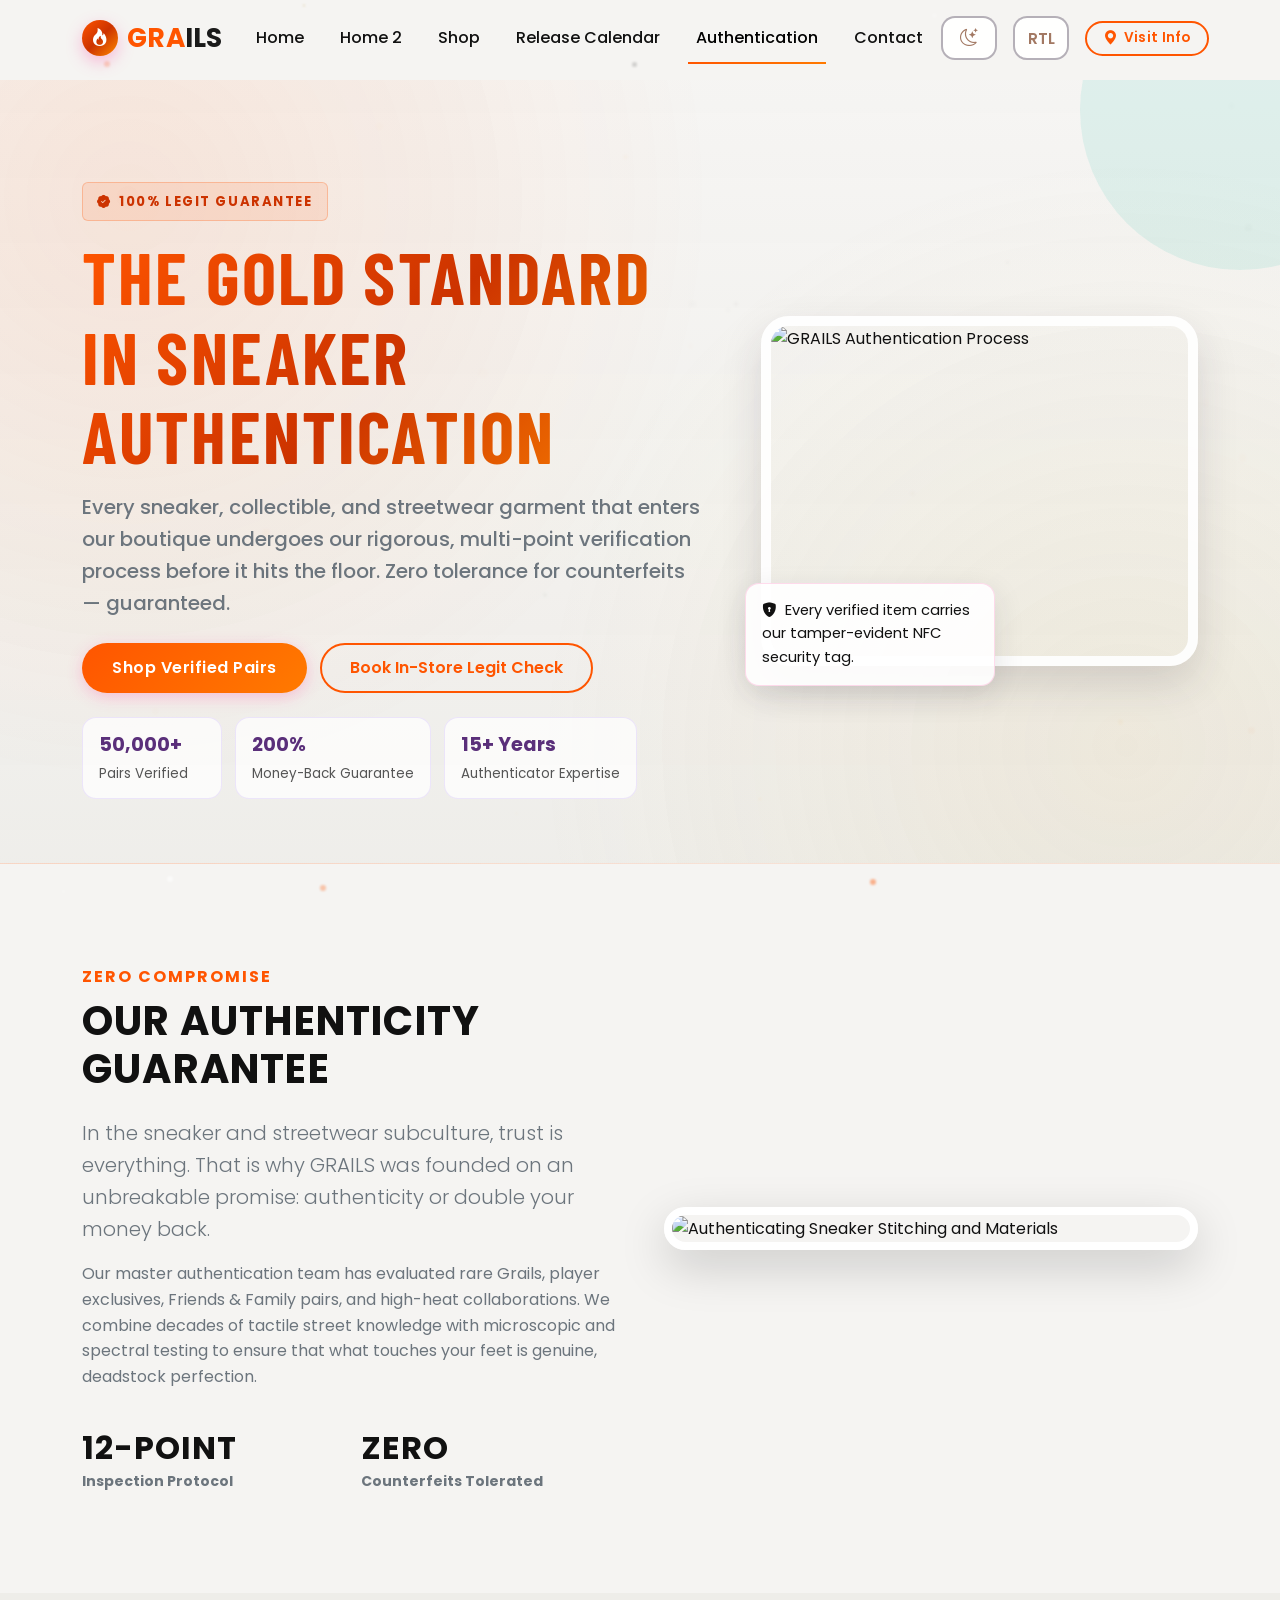
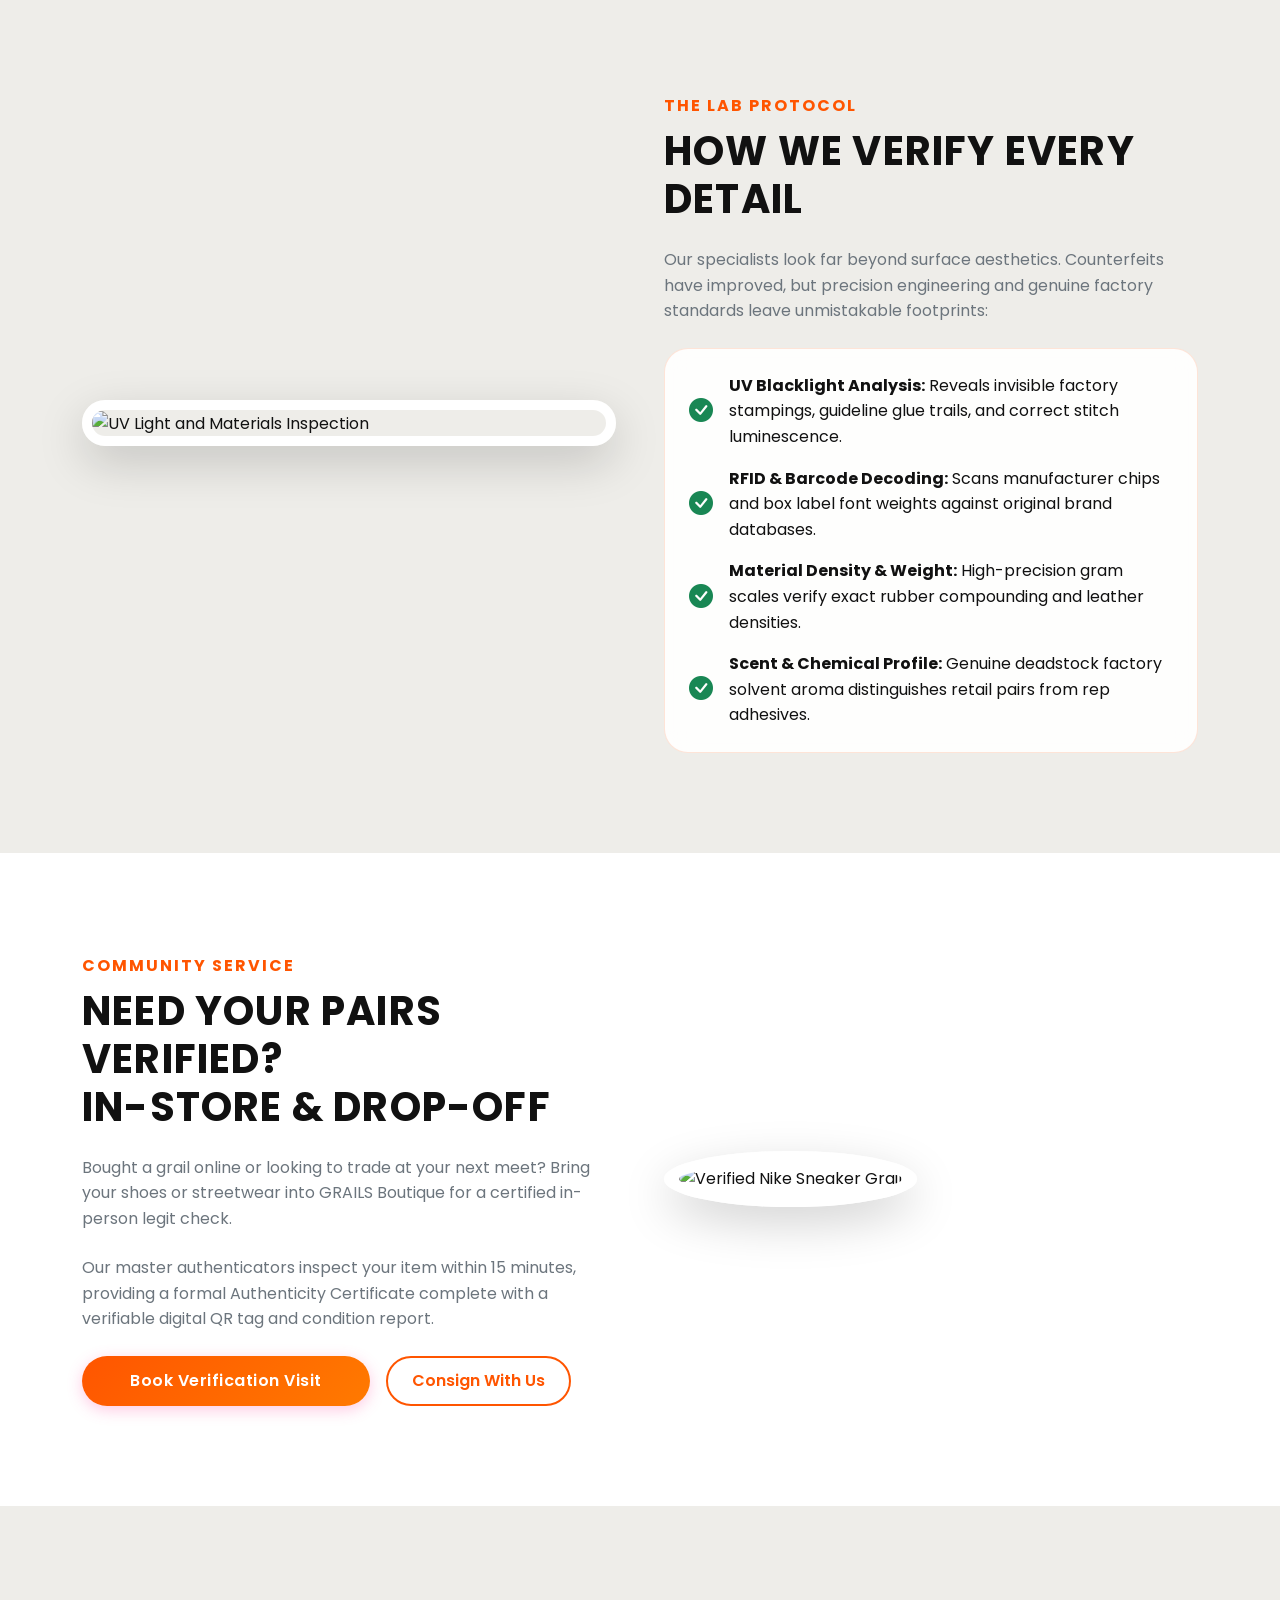
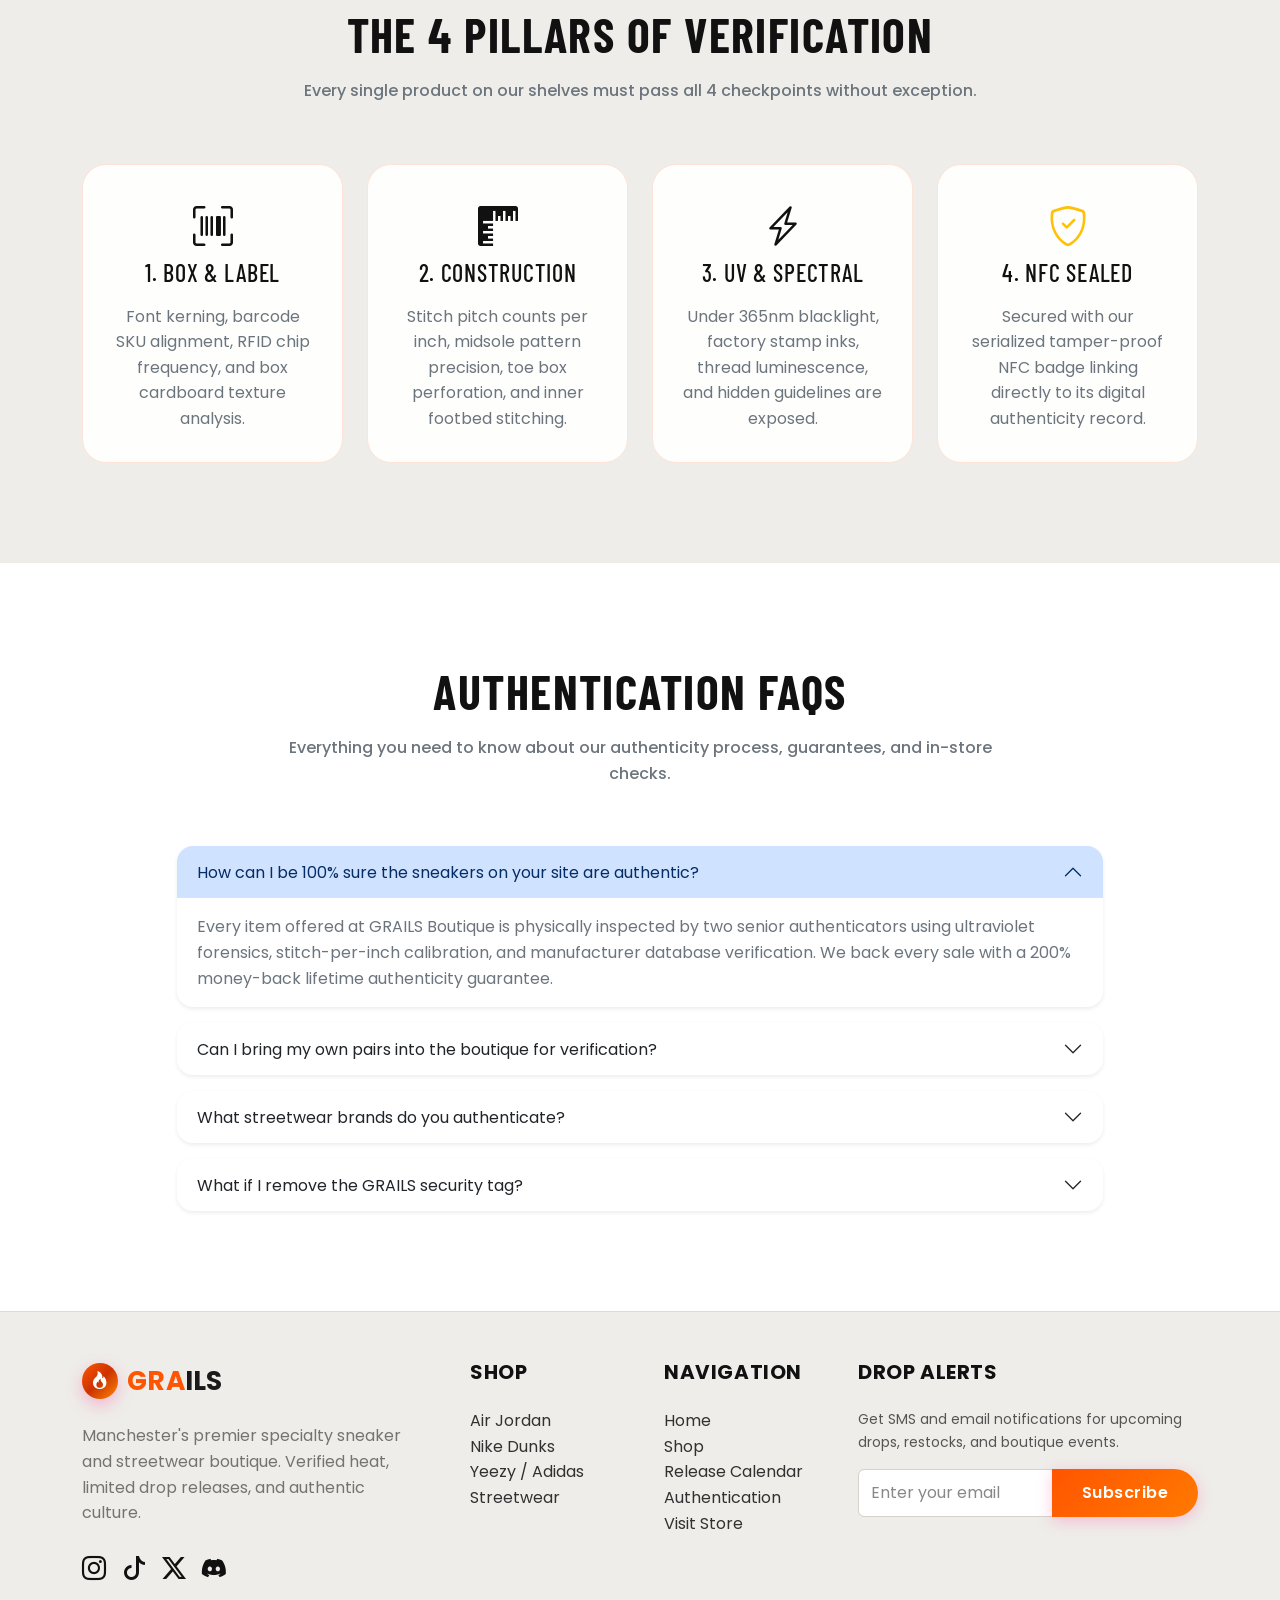
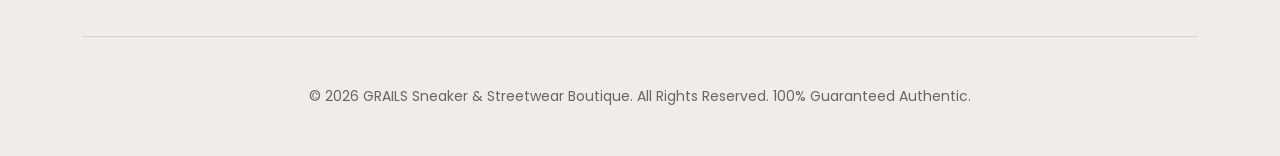
==== about.html @ a74fd184 "Add Specialty Sneaker & Streetwear Boutique website files" ====
﻿<!DOCTYPE html>
<html lang="en">

<head>
    <meta charset="UTF-8">
    <meta name="viewport" content="width=device-width, initial-scale=1.0">
    <title>Authentication &amp; Legit Check | GRAILS Sneaker &amp; Streetwear Boutique</title>
    <link rel="icon" type="image/svg+xml" href="assets/images/favicon.svg">
    <meta name="description"
        content="Our rigorous multi-step authentication process guarantees that every sneaker, hoodie, and accessory at GRAILS Boutique is 100% authentic.">
    <link href="https://cdn.jsdelivr.net/npm/bootstrap@5.3.0/dist/css/bootstrap.min.css" rel="stylesheet">
    <link rel="stylesheet" href="https://cdn.jsdelivr.net/npm/bootstrap-icons@1.11.0/font/bootstrap-icons.css">
    <link rel="stylesheet" href="assets/css/style.css">
    <link rel="stylesheet" href="assets/css/dark-mode.css">
</head>

<body class="about-page">
    <div id="particles-container"></div>
    <!-- Navigation -->
    <nav class="navbar navbar-expand-lg navbar-custom fixed-top">
        <div class="container">
            <a class="navbar-brand d-flex align-items-center" href="index.html">
                <span class="brand-logo" aria-label="GRAILS">
                    <span class="brand-logo-icon" aria-hidden="true"><i class="bi bi-fire"></i></span>
                    <span class="brand-logo-text"><span class="brand-logo-sparkle">GRA</span><span class="brand-logo-magic">ILS</span></span>
                </span>
            </a>
            <button class="navbar-toggler border-0" type="button" data-bs-toggle="collapse" data-bs-target="#navbarNav">
                <span class="navbar-toggler-icon"></span>
            </button>
            <div class="collapse navbar-collapse" id="navbarNav">
                <ul class="navbar-nav mx-auto">
                    <li class="nav-item"><a class="nav-link" href="index.html">Home</a></li>
                    <li class="nav-item"><a class="nav-link" href="home2.html">Home 2</a></li>
                    <li class="nav-item"><a class="nav-link" href="services.html">Shop</a></li>
                    <li class="nav-item"><a class="nav-link" href="gallery.html">Release Calendar</a></li>
                    <li class="nav-item"><a class="nav-link active" href="about.html">Authentication</a></li>
                    <li class="nav-item"><a class="nav-link" href="contact.html">Contact</a></li>
                </ul>
                <div class="d-flex align-items-center gap-3 mt-3 mt-lg-0">
                    <button id="darkModeToggle" class="btn nav-utility-btn" type="button" aria-label="Toggle theme"><i class="bi bi-moon-stars"></i></button>
                    <button id="rtlToggle" class="btn nav-utility-btn" type="button" aria-label="Toggle RTL mode">RTL</button>
                    <a href="contact.html" class="btn-visit-info d-none d-xl-inline-flex" id="visitInfoBtn" aria-label="Visit Info"><i class="bi bi-geo-alt-fill"></i> Visit Info</a>
                </div>
            </div>
        </div>
    </nav>

    <!-- Hero Section -->
    <header class="page-hero-enhanced about-hero">
        <div class="container">
            <div class="row align-items-center g-5">
                <div class="col-lg-7 reveal">
                    <span class="page-hero-badge mb-3"><i class="bi bi-patch-check-fill"></i> 100% Legit Guarantee</span>
                    <h1 class="hero-title mb-3">The Gold Standard in Sneaker Authentication</h1>
                    <p class="text-secondary fs-5 page-hero-copy">Every sneaker, collectible, and streetwear garment that enters our boutique undergoes our rigorous, multi-point verification process before it hits the floor. Zero tolerance for counterfeits — guaranteed.</p>
                    <div class="page-hero-actions">
                        <a href="services.html" class="btn-premium">Shop Verified Pairs</a>
                        <a href="contact.html" class="btn-outline-premium">Book In-Store Legit Check</a>
                    </div>
                    <div class="page-hero-kpis">
                        <div class="page-hero-kpi">
                            <strong>50,000+</strong>
                            <span>Pairs Verified</span>
                        </div>
                        <div class="page-hero-kpi">
                            <strong>200%</strong>
                            <span>Money-Back Guarantee</span>
                        </div>
                        <div class="page-hero-kpi">
                            <strong>15+ Years</strong>
                            <span>Authenticator Expertise</span>
                        </div>
                    </div>
                </div>
                <div class="col-lg-5 reveal">
                    <div class="page-hero-media">
                        <div class="page-hero-media-main">
                            <img src="https://encrypted-tbn0.gstatic.com/images?q=tbn:ANd9GcTdmWgbL5HaDy49wdqoCun5lpgjdri5yxybJRpG28M23ivAosPT0-IAvCA&s=10" alt="GRAILS Authentication Process">
                        </div>
                        <div class="page-hero-floating-card">
                            <p><i class="bi bi-shield-lock-fill text-primary-accent me-1"></i> Every verified item carries our tamper-evident NFC security tag.</p>
                        </div>
                    </div>
                </div>
            </div>
        </div>
    </header>

    <!-- Section 1: Our Promise -->
    <section class="section-padding">
        <div class="container">
            <div class="row align-items-center g-5">
                <div class="col-lg-6 reveal">
                    <span class="accent-font fw-bold text-uppercase mb-2 d-block" style="color: var(--primary-accent); letter-spacing: 2px;">ZERO COMPROMISE</span>
                    <h2 class="brand-font fs-1 mb-4">Our Authenticity Guarantee</h2>
                    <p class="lead text-secondary">In the sneaker and streetwear subculture, trust is everything. That is why GRAILS was founded on an unbreakable promise: authenticity or double your money back.</p>
                    <p class="text-secondary">Our master authentication team has evaluated rare Grails, player exclusives, Friends &amp; Family pairs, and high-heat collaborations. We combine decades of tactile street knowledge with microscopic and spectral testing to ensure that what touches your feet is genuine, deadstock perfection.</p>
                    <div class="row g-4 mt-2">
                        <div class="col-6">
                            <h2 class="text-primary-accent brand-font mb-0">12-Point</h2>
                            <span class="small text-secondary fw-bold">Inspection Protocol</span>
                        </div>
                        <div class="col-6">
                            <h2 class="text-secondary-accent brand-font mb-0">Zero</h2>
                            <span class="small text-secondary fw-bold">Counterfeits Tolerated</span>
                        </div>
                    </div>
                </div>
                <div class="col-lg-6 reveal">
                    <div class="rounded-5 overflow-hidden shadow-lg border-white" style="border: 8px solid rgba(255, 90, 0, 0.2);">
                        <img src="https://encrypted-tbn0.gstatic.com/images?q=tbn:ANd9GcSx64cM6TiErGmG07ib9CQunLaPojvx7IHpypXzcTQYeNxEAh8uJEW6EkYO&s=10" alt="Authenticating Sneaker Stitching and Materials" class="img-fluid">
                    </div>
                </div>
            </div>
        </div>
    </section>

    <!-- Section 2: Verification Process Breakdown -->
    <section class="section-padding" style="background: var(--secondary-bg);">
        <div class="container">
            <div class="row align-items-center g-5">
                <div class="col-lg-6 order-2 order-lg-1 reveal-left">
                    <div class="rounded-5 overflow-hidden shadow-lg border-white" style="border: 10px solid white;">
                        <img src="https://static.nike.com/a/images/t_web_pw_592_v2/f_auto/u_126ab356-44d8-4a06-89b4-fcdcc8df0245,c_scale,fl_relative,w_1.0,h_1.0,fl_layer_apply/d76acbaf-c4d0-4b6f-b1b3-fe4bf2bc07b0/WMNS+AIR+JORDAN+1+RETRO+HI+OG.png" alt="UV Light and Materials Inspection" class="img-fluid">
                    </div>
                </div>
                <div class="col-lg-6 order-1 order-lg-2 reveal-right">
                    <span class="accent-font fw-bold text-uppercase mb-2 d-block" style="color: var(--primary-accent); letter-spacing: 2px;">THE LAB PROTOCOL</span>
                    <h2 class="brand-font fs-1 mb-4">How We Verify Every Detail</h2>
                    <p class="text-secondary mb-4">Our specialists look far beyond surface aesthetics. Counterfeits have improved, but precision engineering and genuine factory standards leave unmistakable footprints:</p>
                    <div class="card-luxury p-4 glass-effect">
                        <ul class="list-unstyled mb-0">
                            <li class="mb-3 d-flex align-items-center gap-3">
                                <i class="bi bi-check-circle-fill text-success fs-4"></i>
                                <span><strong>UV Blacklight Analysis:</strong> Reveals invisible factory stampings, guideline glue trails, and correct stitch luminescence.</span>
                            </li>
                            <li class="mb-3 d-flex align-items-center gap-3">
                                <i class="bi bi-check-circle-fill text-success fs-4"></i>
                                <span><strong>RFID &amp; Barcode Decoding:</strong> Scans manufacturer chips and box label font weights against original brand databases.</span>
                            </li>
                            <li class="mb-3 d-flex align-items-center gap-3">
                                <i class="bi bi-check-circle-fill text-success fs-4"></i>
                                <span><strong>Material Density &amp; Weight:</strong> High-precision gram scales verify exact rubber compounding and leather densities.</span>
                            </li>
                            <li class="d-flex align-items-center gap-3">
                                <i class="bi bi-check-circle-fill text-success fs-4"></i>
                                <span><strong>Scent &amp; Chemical Profile:</strong> Genuine deadstock factory solvent aroma distinguishes retail pairs from rep adhesives.</span>
                            </li>
                        </ul>
                    </div>
                </div>
            </div>
        </div>
    </section>

    <!-- Section 3: Consignment & In-Store Legit Checks -->
    <section class="section-padding bg-white about-network-section">
        <div class="container">
            <div class="row align-items-center g-5">
                <div class="col-lg-6 reveal-left">
                    <span class="accent-font fw-bold text-uppercase mb-2 d-block" style="color: var(--primary-accent); letter-spacing: 2px;">COMMUNITY SERVICE</span>
                    <h2 class="brand-font fs-1 mb-4">Need Your Pairs Verified? <br> In-Store &amp; Drop-Off</h2>
                    <p class="text-secondary mb-4">Bought a grail online or looking to trade at your next meet? Bring your shoes or streetwear into GRAILS Boutique for a certified in-person legit check.</p>
                    <p class="text-secondary mb-4">Our master authenticators inspect your item within 15 minutes, providing a formal Authenticity Certificate complete with a verifiable digital QR tag and condition report.</p>
                    <div class="d-flex flex-wrap gap-3">
                        <a href="contact.html" class="btn-premium px-5">Book Verification Visit</a>
                        <a href="services.html" class="btn-outline-premium px-4">Consign With Us</a>
                    </div>
                </div>
                <div class="col-lg-6 reveal-right">
                    <div class="position-relative">
                        <div class="floating-elem">
                            <img src="https://encrypted-tbn0.gstatic.com/images?q=tbn:ANd9GcTzsL8x_YPsXVJx_07FmBruTdZvT7Iw3Auqsis5y2ZiMayPd_doJGUsgSEn&s=10" alt="Verified Nike Sneaker Grail"
                                class="img-fluid rounded-circle shadow-lg border-white"
                                style="border: 15px solid white;">
                        </div>
                    </div>
                </div>
            </div>
        </div>
    </section>

    <!-- Section 4: Authentication Step By Step -->
    <section class="section-padding" style="background: var(--secondary-bg);">
        <div class="container">
            <div class="section-title reveal">
                <h2>The 4 Pillars of Verification</h2>
                <p class="text-secondary mx-auto" style="max-width: 760px;">Every single product on our shelves must pass all 4 checkpoints without exception.</p>
            </div>
            <div class="row g-4">
                <div class="col-lg-3 col-md-6 reveal">
                    <div class="card-luxury h-100 text-center">
                        <i class="bi bi-upc-scan fs-1 text-primary-accent mb-3"></i>
                        <h3 class="h4 mb-3">1. Box &amp; Label</h3>
                        <p class="text-secondary mb-0">Font kerning, barcode SKU alignment, RFID chip frequency, and box cardboard texture analysis.</p>
                    </div>
                </div>
                <div class="col-lg-3 col-md-6 reveal">
                    <div class="card-luxury h-100 text-center">
                        <i class="bi bi-rulers fs-1 text-secondary-accent mb-3"></i>
                        <h3 class="h4 mb-3">2. Construction</h3>
                        <p class="text-secondary mb-0">Stitch pitch counts per inch, midsole pattern precision, toe box perforation, and inner footbed stitching.</p>
                    </div>
                </div>
                <div class="col-lg-3 col-md-6 reveal">
                    <div class="card-luxury h-100 text-center">
                        <i class="bi bi-lightning-charge fs-1 text-third-accent mb-3"></i>
                        <h3 class="h4 mb-3">3. UV &amp; Spectral</h3>
                        <p class="text-secondary mb-0">Under 365nm blacklight, factory stamp inks, thread luminescence, and hidden guidelines are exposed.</p>
                    </div>
                </div>
                <div class="col-lg-3 col-md-6 reveal">
                    <div class="card-luxury h-100 text-center">
                        <i class="bi bi-shield-check fs-1 text-warning mb-3"></i>
                        <h3 class="h4 mb-3">4. NFC Sealed</h3>
                        <p class="text-secondary mb-0">Secured with our serialized tamper-proof NFC badge linking directly to its digital authenticity record.</p>
                    </div>
                </div>
            </div>
        </div>
    </section>

    <!-- Section 5: Authentication FAQs -->
    <section class="section-padding bg-white about-faq-section">
        <div class="container">
            <div class="section-title reveal">
                <h2>Authentication FAQs</h2>
                <p class="text-secondary mx-auto" style="max-width: 760px;">Everything you need to know about our authenticity process, guarantees, and in-store checks.</p>
            </div>
            <div class="row justify-content-center">
                <div class="col-lg-10 reveal">
                    <div class="accordion" id="aboutFaq">
                        <div class="accordion-item mb-3 border-0 rounded-4 overflow-hidden shadow-sm">
                            <h3 class="accordion-header" id="aboutFaqHeadingOne">
                                <button class="accordion-button" type="button" data-bs-toggle="collapse"
                                    data-bs-target="#aboutFaqOne" aria-expanded="true" aria-controls="aboutFaqOne">
                                    How can I be 100% sure the sneakers on your site are authentic?
                                </button>
                            </h3>
                            <div id="aboutFaqOne" class="accordion-collapse collapse show" aria-labelledby="aboutFaqHeadingOne"
                                data-bs-parent="#aboutFaq">
                                <div class="accordion-body text-secondary">
                                    Every item offered at GRAILS Boutique is physically inspected by two senior authenticators using ultraviolet forensics, stitch-per-inch calibration, and manufacturer database verification. We back every sale with a 200% money-back lifetime authenticity guarantee.
                                </div>
                            </div>
                        </div>
                        <div class="accordion-item mb-3 border-0 rounded-4 overflow-hidden shadow-sm">
                            <h3 class="accordion-header" id="aboutFaqHeadingTwo">
                                <button class="accordion-button collapsed" type="button" data-bs-toggle="collapse"
                                    data-bs-target="#aboutFaqTwo" aria-expanded="false" aria-controls="aboutFaqTwo">
                                    Can I bring my own pairs into the boutique for verification?
                                </button>
                            </h3>
                            <div id="aboutFaqTwo" class="accordion-collapse collapse" aria-labelledby="aboutFaqHeadingTwo"
                                data-bs-parent="#aboutFaq">
                                <div class="accordion-body text-secondary">
                                    Yes! We provide Walk-In Authentication at our retail boutique at 85 Sneaker Row. A 15-minute examination costs £15 and includes a physical tamper-proof seal and digital inspection certificate.
                                </div>
                            </div>
                        </div>
                        <div class="accordion-item mb-3 border-0 rounded-4 overflow-hidden shadow-sm">
                            <h3 class="accordion-header" id="aboutFaqHeadingThree">
                                <button class="accordion-button collapsed" type="button" data-bs-toggle="collapse"
                                    data-bs-target="#aboutFaqThree" aria-expanded="false" aria-controls="aboutFaqThree">
                                    What streetwear brands do you authenticate?
                                </button>
                            </h3>
                            <div id="aboutFaqThree" class="accordion-collapse collapse" aria-labelledby="aboutFaqHeadingThree"
                                data-bs-parent="#aboutFaq">
                                <div class="accordion-body text-secondary">
                                    We verify footwear and apparel from Nike, Jordan Brand, Adidas, Yeezy, New Balance, Supreme, Fear of God Essentials, Off-White, Trapstar, Corteiz, Stüssy, and BAPE.
                                </div>
                            </div>
                        </div>
                        <div class="accordion-item border-0 rounded-4 overflow-hidden shadow-sm">
                            <h3 class="accordion-header" id="aboutFaqHeadingFour">
                                <button class="accordion-button collapsed" type="button" data-bs-toggle="collapse"
                                    data-bs-target="#aboutFaqFour" aria-expanded="false" aria-controls="aboutFaqFour">
                                    What if I remove the GRAILS security tag?
                                </button>
                            </h3>
                            <div id="aboutFaqFour" class="accordion-collapse collapse" aria-labelledby="aboutFaqHeadingFour"
                                data-bs-parent="#aboutFaq">
                                <div class="accordion-body text-secondary">
                                    Our tamper-evident NFC tag is your proof of purchase and authenticity guarantee. Once the tag is cut or removed, returns are voided, although our lifetime authenticity warranty remains valid with your original receipt.
                                </div>
                            </div>
                        </div>
                    </div>
                </div>
            </div>
        </div>
    </section>

    <!-- Footer -->
    <footer class="site-footer py-5">
        <div class="container">
            <div class="row g-5">
                <div class="col-lg-4">
                    <h3 class="mb-4">
                        <span class="brand-logo" aria-label="GRAILS">
                            <span class="brand-logo-icon" aria-hidden="true"><i class="bi bi-fire"></i></span>
                            <span class="brand-logo-text"><span class="brand-logo-sparkle">GRA</span><span class="brand-logo-magic">ILS</span></span>
                        </span>
                    </h3>
                    <p class="text-secondary-light" style="opacity: 0.8;">Manchester's premier specialty sneaker and streetwear boutique. Verified heat, limited drop releases, and authentic culture.</p>
                    <div class="d-flex gap-3 fs-4 mt-4">
                        <a href="#" class="text-white"><i class="bi bi-instagram"></i></a>
                        <a href="#" class="text-white"><i class="bi bi-tiktok"></i></a>
                        <a href="#" class="text-white"><i class="bi bi-twitter-x"></i></a>
                        <a href="#" class="text-white"><i class="bi bi-discord"></i></a>
                    </div>
                </div>
                <div class="col-lg-2 col-6">
                    <h5 class="accent-font mb-4">Shop</h5>
                    <ul class="list-unstyled">
                        <li><a href="services.html" class="text-white text-decoration-none opacity-75">Air Jordan</a></li>
                        <li><a href="services.html" class="text-white text-decoration-none opacity-75">Nike Dunks</a></li>
                        <li><a href="services.html" class="text-white text-decoration-none opacity-75">Yeezy / Adidas</a></li>
                        <li><a href="services.html" class="text-white text-decoration-none opacity-75">Streetwear</a></li>
                    </ul>
                </div>
                <div class="col-lg-2 col-6">
                    <h5 class="accent-font mb-4">Navigation</h5>
                    <ul class="list-unstyled">
                        <li><a href="index.html" class="text-white text-decoration-none opacity-75">Home</a></li>
                        <li><a href="services.html" class="text-white text-decoration-none opacity-75">Shop</a></li>
                        <li><a href="gallery.html" class="text-white text-decoration-none opacity-75">Release Calendar</a></li>
                        <li><a href="about.html" class="text-white text-decoration-none opacity-75">Authentication</a></li>
                        <li><a href="contact.html" class="text-white text-decoration-none opacity-75">Visit Store</a></li>
                    </ul>
                </div>
                <div class="col-lg-4">
                    <h5 class="accent-font mb-4">Drop Alerts</h5>
                    <p class="small text-secondary-light">Get SMS and email notifications for upcoming drops, restocks, and boutique events.</p>
                    <div class="input-group mb-3">
                        <input type="email" class="form-control bg-transparent border-secondary text-white"
                            placeholder="Enter your email" aria-label="Drop alert email">
                        <button class="btn btn-premium" type="button">Subscribe</button>
                    </div>
                </div>
            </div>
            <hr class="my-5 opacity-25">
            <div class="text-center small opacity-50">
                &copy; 2026 GRAILS Sneaker &amp; Streetwear Boutique. All Rights Reserved. 100% Guaranteed Authentic.
            </div>
        </div>
    </footer>

    <script src="https://cdn.jsdelivr.net/npm/bootstrap@5.3.0/dist/js/bootstrap.bundle.min.js"></script>
    <script src="assets/js/main.js"></script>
</body>

</html>
---- assets/css/style.css ----
/* 
    GRAILS Sneaker & Streetwear Boutique - Main Styles
    Design System: Bold Urban Streetwear
*/

@import url('https://fonts.googleapis.com/css2?family=Barlow+Condensed:wght@400;500;600;700;800;900&family=Poppins:wght@200;300;400;500;600;700&display=swap');

:root {
    /* Color Palette */
    --primary-bg: #f5f4f2;
    --secondary-bg: #eeede9;
    --card-bg: rgba(255, 255, 255, 0.90);
    --primary-accent: #ff5500;
    --secondary-accent: #1a1a1a;
    --third-accent: #c9a84c;
    --gold-highlight: #c9a84c;
    --text-primary: #111111;
    --text-secondary: #555555;
    --border-color: rgba(255, 85, 0, 0.15);
    --soft-glow: rgba(255, 85, 0, 0.22);

    /* Gradients */
    --main-gradient: linear-gradient(135deg, #ff5500, #cc3300, #ff8800);
    --btn-gradient: linear-gradient(135deg, #ff5500, #ff7a00);
    --glitter-gradient: linear-gradient(135deg, #c9a84c, #ff5500, #1a1a1a);

    /* Shadows */
    --card-shadow: 0 10px 40px rgba(0, 0, 0, 0.08);
    --glow-shadow: 0 0 20px var(--soft-glow);

    /* Transitions */
    --transition-smooth: all 0.4s cubic-bezier(0.165, 0.84, 0.44, 1);
}

/* Base Styles */
body {
    background-color: var(--primary-bg);
    color: var(--text-primary);
    font-family: 'Poppins', sans-serif;
    line-height: 1.6;
    overflow-x: hidden;
    -webkit-font-smoothing: antialiased;
}

h1,
h2,
h3,
h4,
h5,
h6 {
    font-family: 'Barlow Condensed', sans-serif;
    font-weight: 700;
    text-transform: uppercase;
    letter-spacing: 0.03em;
}

.brand-font,
.accent-font {
    font-family: 'Poppins', sans-serif;
}

h1.fw-bold,
h2.fw-bold,
h3.fw-bold,
h4.fw-bold,
h5.fw-bold,
h6.fw-bold {
    font-weight: 550 !important;
}

p,
a,
button,
.btn,
input,
select,
textarea,
label,
.nav-link,
.form-control,
.form-label {
    font-family: 'Poppins', sans-serif;
}

p {
    font-weight: 400;
}

p.fw-bold {
    font-weight: 550 !important;
}

.hero-subtitle,
.page-hero-copy,
.section-title p {
    font-weight: 500;
}

/* Glassmorphism */
.glass-effect {
    background: var(--card-bg);
    backdrop-filter: blur(12px);
    -webkit-backdrop-filter: blur(12px);
    border: 1px solid var(--border-color);
}

/* Buttons */
.btn-premium {
    background: var(--btn-gradient);
    color: white;
    border: none;
    padding: 12px 30px;
    border-radius: 50px;
    font-family: 'Poppins', sans-serif;
    font-weight: 600;
    letter-spacing: 0.5px;
    transition: var(--transition-smooth);
    box-shadow: 0 4px 15px rgba(255, 79, 163, 0.3);
    position: relative;
    overflow: hidden;
    text-decoration: none !important;
}

.btn-premium:hover {
    transform: translateY(-3px);
    box-shadow: 0 8px 25px rgba(255, 79, 163, 0.4);
    color: white;
    text-decoration: none !important;
}

.btn-outline-premium {
    background: transparent;
    border: 2px solid var(--primary-accent);
    color: var(--primary-accent);
    padding: 10px 28px;
    border-radius: 50px;
    font-family: 'Poppins', sans-serif;
    font-weight: 600;
    transition: var(--transition-smooth);
    text-decoration: none !important;
}

.btn-outline-premium:hover {
    background: var(--primary-accent);
    color: white;
    transform: translateY(-2px);
    text-decoration: none !important;
}

/* Navbar */
.navbar-custom {
    padding: 15px 0;
    transition: var(--transition-smooth);
    z-index: 1000;
}

.navbar-custom.scrolled {
    padding: 10px 0;
    background: rgba(245, 244, 242, 0.92);
    backdrop-filter: blur(10px);
    box-shadow: 0 5px 20px rgba(0, 0, 0, 0.08);
}

.nav-link {
    color: var(--text-primary);
    font-weight: 500;
    margin: 0 10px;
    position: relative;
    transition: var(--transition-smooth);
}

@media (min-width: 992px) {
    .navbar-custom .container {
        flex-wrap: nowrap;
    }

    .navbar-custom .navbar-collapse {
        flex-wrap: nowrap;
    }

    .navbar-custom .navbar-nav {
        flex-wrap: nowrap;
    }

    .navbar-custom .nav-link {
        white-space: nowrap;
    }
}

.nav-link::after {
    content: '';
    position: absolute;
    width: 0;
    height: 2px;
    bottom: -5px;
    left: 0;
    background: var(--btn-gradient);
    transition: var(--transition-smooth);
}

.nav-link:hover::after,
.nav-link.active::after {
    width: 100%;
}

.nav-utility-btn {
    width: 56px;
    height: 44px;
    display: inline-flex;
    align-items: center;
    justify-content: center;
    padding: 0;
    border-radius: 14px;
    border: 2px solid rgba(45, 31, 53, 0.35);
    background: rgba(255, 255, 255, 0.92);
    color: #a27862;
    font-family: 'Poppins', sans-serif;
    font-weight: 600;
    font-size: 0.95rem;
    letter-spacing: 0.2px;
    line-height: 1;
    transition: var(--transition-smooth);
}

.nav-utility-btn i {
    font-size: 1.1rem;
    line-height: 1;
}

.nav-utility-btn:hover,
.nav-utility-btn:focus-visible {
    background: #ffffff;
    color: #7f5d4d;
    border-color: rgba(45, 31, 53, 0.55);
}

.nav-utility-btn:focus-visible {
    outline: none;
    box-shadow: 0 0 0 0.2rem rgba(255, 79, 163, 0.2);
}

/* Brand Logo (Vector/Text, no image asset) */
.brand-logo {
    display: inline-flex;
    align-items: center;
    gap: 0.55rem;
    font-family: 'Poppins', sans-serif;
    font-weight: 700;
    font-size: 1.65rem;
    line-height: 1;
    letter-spacing: 0.2px;
}

.brand-logo-icon {
    width: 1.38em;
    height: 1.38em;
    border-radius: 50%;
    display: inline-flex;
    align-items: center;
    justify-content: center;
    background: var(--main-gradient);
    color: #fff;
    box-shadow: 0 6px 16px rgba(255, 79, 163, 0.35);
}

.brand-logo-icon i {
    font-size: 0.68em;
    line-height: 1;
}

.brand-logo-text {
    display: inline-flex;
    align-items: baseline;
}

.brand-logo-sparkle {
    color: var(--primary-accent);
}

.brand-logo-magic {
    color: var(--secondary-accent);
}

.login-page .brand-logo,
.signup-page .brand-logo {
    font-size: 1.6rem;
}

.navbar-brand .brand-logo {
    font-size: 1.65rem;
}

.navbar-brand img {
    height: 45px;
}

/* Hero Section */
.hero-section {
    position: relative;
    padding: 160px 0 100px;
    overflow: hidden;
    background: radial-gradient(circle at 10% 20%, rgba(255, 85, 0, 0.06) 0%, transparent 40%),
        radial-gradient(circle at 90% 80%, rgba(201, 168, 76, 0.06) 0%, transparent 40%);
}

.hero-title {
    font-size: clamp(2.5rem, 6vw, 4.5rem);
    line-height: 1.1;
    margin-bottom: 25px;
    background: var(--main-gradient);
    -webkit-background-clip: text;
    background-clip: text;
    -webkit-text-fill-color: transparent;
}

.hero-subtitle {
    font-size: 1.25rem;
    color: var(--text-secondary);
    margin-bottom: 40px;
    max-width: 600px;
}

/* Enhanced inner-page heroes (About, Services, Gallery, Pricing, Contact) */
.page-hero-enhanced {
    position: relative;
    margin-top: 80px;
    padding: clamp(5rem, 8vw, 7rem) 0 clamp(3rem, 5vw, 4rem);
    overflow: hidden;
    background:
        radial-gradient(circle at 10% 15%, rgba(255, 85, 0, 0.10), transparent 44%),
        radial-gradient(circle at 88% 85%, rgba(201, 168, 76, 0.10), transparent 45%),
        linear-gradient(180deg, rgba(245, 244, 242, 0.95), rgba(238, 237, 233, 0.90));
    border-bottom: 1px solid rgba(255, 85, 0, 0.12);
}

.page-hero-enhanced::before {
    content: "";
    position: absolute;
    width: 320px;
    height: 320px;
    border-radius: 50%;
    top: -130px;
    right: -120px;
    background: rgba(20, 184, 166, 0.1);
}

.page-hero-enhanced .container {
    position: relative;
    z-index: 1;
}

.page-hero-badge {
    display: inline-flex;
    align-items: center;
    gap: 0.45rem;
    padding: 0.5rem 0.9rem;
    border-radius: 6px;
    font-size: 0.82rem;
    text-transform: uppercase;
    letter-spacing: 0.12em;
    font-weight: 700;
    color: #cc3300;
    background: rgba(255, 85, 0, 0.10);
    border: 1px solid rgba(255, 85, 0, 0.25);
}

.page-hero-copy {
    max-width: 620px;
}

.page-hero-actions {
    display: flex;
    flex-wrap: wrap;
    gap: 0.85rem;
    margin-top: 1.5rem;
}

.page-hero-kpis {
    display: flex;
    flex-wrap: wrap;
    gap: 0.8rem;
    margin-top: 1.5rem;
}

.page-hero-kpi {
    min-width: 140px;
    padding: 0.75rem 1rem;
    border-radius: 14px;
    background: rgba(255, 255, 255, 0.72);
    border: 1px solid rgba(139, 92, 246, 0.14);
}

.page-hero-kpi strong {
    display: block;
    font-size: 1.2rem;
    color: #5a2f7a;
}

.page-hero-kpi span {
    font-size: 0.84rem;
    color: var(--text-secondary);
}

.page-hero-media {
    position: relative;
}

.page-hero-media-main {
    border-radius: 28px;
    overflow: hidden;
    border: 10px solid rgba(255, 255, 255, 0.9);
    box-shadow: 0 18px 40px rgba(45, 31, 53, 0.15);
}

.page-hero-media-main img {
    width: 100%;
    min-height: 330px;
    object-fit: cover;
}

.page-hero-floating-card {
    position: absolute;
    bottom: -20px;
    left: -16px;
    max-width: 250px;
    padding: 0.95rem 1rem;
    border-radius: 14px;
    background: rgba(255, 255, 255, 0.9);
    border: 1px solid rgba(255, 79, 163, 0.2);
    box-shadow: 0 10px 30px rgba(45, 31, 53, 0.12);
}

.page-hero-floating-card p {
    margin: 0;
    font-size: 0.92rem;
    color: var(--text-primary);
}

@media (max-width: 991.98px) {
    .page-hero-floating-card {
        position: static;
        margin-top: 1rem;
        max-width: 100%;
    }

    .page-hero-kpi {
        min-width: 120px;
    }
}

/* Home 1: keep Portfolio text crisp in light mode */
body:not(.dark-mode) #portfolio h4,
body:not(.dark-mode) #portfolio p {
    text-shadow: none;
    filter: none;
}

body:not(.dark-mode) #portfolio .card-luxury h4 {
    color: #2d1f35 !important;
}

body:not(.dark-mode) #portfolio .card-luxury p {
    color: #4f455b !important;
    opacity: 1 !important;
    filter: none !important;
    text-shadow: none !important;
}

/* Home 1: Portfolio section heading & subtitle */
.portfolio-heading {
    color: #2d1f35;
}

.portfolio-subtitle {
    color: #6f6477;
    font-size: 1.1rem;
}

/* Glow Elements */
.glow-text {
    text-shadow: 0 0 10px var(--soft-glow);
}

.card-luxury {
    background: var(--card-bg);
    border: 1px solid var(--border-color);
    border-radius: 24px;
    padding: 30px;
    transition: var(--transition-smooth);
    height: 100%;
}

.card-luxury:hover {
    transform: translateY(-10px);
    box-shadow: 0 20px 40px rgba(0, 0, 0, 0.08);
    border-color: var(--primary-accent);
}

/* Animations */
@keyframes float {
    0% {
        transform: translateY(0px);
    }

    50% {
        transform: translateY(-20px);
    }

    100% {
        transform: translateY(0px);
    }
}

.floating-elem {
    animation: float 6s ease-in-out infinite;
}

/* Floating Particles Container */
#particles-container {
    position: fixed;
    top: 0;
    left: 0;
    width: 100%;
    height: 100%;
    pointer-events: none;
    z-index: -1;
}

/* Sections */
.section-padding {
    padding: 100px 0;
}

.section-title {
    text-align: center;
    margin-bottom: 60px;
}

.section-title h2 {
    font-size: 3rem;
    margin-bottom: 15px;
}

/* Home 1: services section background and readability tuning */
.home1-services-section {
    background:
        linear-gradient(rgba(245, 244, 242, 0.94), rgba(245, 244, 242, 0.94));
}

/* Home 1: section below services should use a clean readable font */
.home1-trust-strip .accent-font {
    font-family: 'Poppins', sans-serif;
    font-weight: 600;
}

/* Mobile/Tablet Navbar Menu Panel - Light Mode */
@media (max-width: 991.98px) {
    /* Solid bg on navbar bar so toggler icon is always visible */
    .navbar-custom {
        background: rgba(245, 244, 242, 0.97) !important;
        backdrop-filter: blur(10px);
        box-shadow: 0 2px 12px rgba(0, 0, 0, 0.08);
    }

    .navbar-custom .navbar-collapse {
        margin-top: 12px;
        padding: 14px 16px;
        background: #ffffff;
        border: 1px solid rgba(0, 0, 0, 0.08);
        border-radius: 16px;
        box-shadow: 0 12px 30px rgba(0, 0, 0, 0.12);
    }

    .navbar-custom .nav-link {
        color: #111111 !important;
        border-radius: 10px;
        padding: 10px 14px;
        margin: 2px 0;
        border-left: 3px solid transparent;
        transition: all 0.25s ease;
    }

    .navbar-custom .nav-link:hover,
    .navbar-custom .nav-link:focus {
        color: var(--primary-accent) !important;
        background: rgba(255, 85, 0, 0.07) !important;
        border-left-color: var(--primary-accent) !important;
    }

    .navbar-custom .nav-link.active {
        color: var(--primary-accent) !important;
        font-weight: 600;
        background: rgba(255, 85, 0, 0.10) !important;
        border-left: 3px solid var(--primary-accent) !important;
    }

    .navbar-custom .nav-link::after {
        display: none;
    }

    .navbar-custom .navbar-toggler {
        border-color: rgba(0, 0, 0, 0.25) !important;
    }

    .navbar-custom .nav-utility-btn {
        width: 52px;
        height: 40px;
    }
}

/* Header: use tablet-style navbar layout at 1024 view - Light Mode */
@media (min-width: 992px) and (max-width: 1024px) {
    /* Solid bg on navbar bar so toggler icon is always visible */
    .navbar-custom {
        background: rgba(245, 244, 242, 0.97) !important;
        backdrop-filter: blur(10px);
        box-shadow: 0 2px 12px rgba(0, 0, 0, 0.08);
    }

    .navbar-custom .container {
        flex-wrap: wrap;
    }

    .navbar-expand-lg .navbar-toggler {
        display: inline-flex;
        align-items: center;
        justify-content: center;
        margin-left: auto;
        width: 44px;
        height: 44px;
        padding: 0;
    }

    .navbar-expand-lg .navbar-collapse {
        display: none !important;
        flex-basis: 100%;
        width: 100%;
    }

    .navbar-expand-lg .navbar-collapse.show {
        display: block !important;
    }

    .navbar-expand-lg .navbar-nav {
        flex-direction: column;
    }

    .navbar-custom .navbar-collapse {
        margin-top: 12px;
        padding: 14px 16px;
        background: #ffffff;
        border: 1px solid rgba(0, 0, 0, 0.08);
        border-radius: 16px;
        box-shadow: 0 12px 30px rgba(0, 0, 0, 0.12);
    }

    .navbar-custom .nav-link {
        color: #111111 !important;
    }

    .navbar-custom .nav-link:hover,
    .navbar-custom .nav-link:focus {
        color: var(--primary-accent) !important;
    }

    .navbar-custom .nav-link.active {
        color: var(--primary-accent) !important;
        font-weight: 600;
    }

    .navbar-custom .nav-link::after {
        display: none;
    }

    .navbar-custom .navbar-toggler {
        border-color: rgba(0, 0, 0, 0.25) !important;
    }

    .navbar-custom .nav-utility-btn {
        width: 52px;
        height: 40px;
    }

    .navbar-custom .navbar-collapse .d-flex {
        margin-top: 12px !important;
    }

    .home2-praise-card {
        display: flex;
        flex-direction: column;
    }

    .home2-praise-author {
        margin-top: auto !important;
    }
}

/* Shared tablet alignment for content sections */
@media (min-width: 768px) and (max-width: 1024px) {
    body:not(.login-page):not(.signup-page) header .container,
    body:not(.login-page):not(.signup-page) section .container {
        padding-left: 24px;
        padding-right: 24px;
        margin-left: auto;
        margin-right: auto;
    }

    body:not(.login-page):not(.signup-page) .section-padding .row {
        justify-content: center;
    }

    body:not(.login-page):not(.signup-page) .section-padding .row>div[class*="col-"] {
        margin-left: auto;
        margin-right: auto;
    }
}

/* About Page: Center Section Content on Mobile/Tablet */
@media (max-width: 1024px) {
    .about-page .section-padding .row>div[class*="col-"] {
        text-align: center;
    }

    .about-page .section-padding .row .list-unstyled li {
        justify-content: center;
    }
}

/* Services Page: Center Section Content on Mobile/Tablet */
@media (max-width: 1024px) {
    .services-page .section-padding .row>div[class*="col-"] {
        text-align: center;
    }

    .services-page .section-padding .row .list-unstyled li {
        justify-content: center;
    }

    .services-page .section-padding .row .d-flex.align-items-center.gap-3 {
        justify-content: center;
    }

    .services-page .services-specialization-list {
        width: fit-content;
        margin-left: auto;
        margin-right: auto;
        text-align: left;
    }

    .services-page .services-specialization-list li {
        display: flex;
        align-items: flex-start;
        justify-content: flex-start !important;
        gap: 0.45rem;
    }

    .services-page .services-specialization-list li i {
        margin-right: 0 !important;
        margin-top: 0.18rem;
        flex-shrink: 0;
    }
}

/* Services Page: Fix On-Site Experience Alignment on Tablet */
@media (min-width: 768px) {
    .services-page .services-onsite-section .row.align-items-stretch>.reveal-left,
    .services-page .services-onsite-section .row.align-items-stretch>.reveal-right {
        flex: 0 0 50%;
        max-width: 50%;
    }

    .services-page .services-onsite-section .row.align-items-stretch>.reveal-left>div,
    .services-page .services-onsite-section .row.align-items-stretch>.reveal-right>div {
        width: 100%;
        height: 100%;
    }
}

@media (min-width: 992px) {
    .services-page .services-onsite-section .services-onsite-media,
    .services-page .services-onsite-section .services-onsite-content {
        height: clamp(500px, 38vw, 620px);
    }
}

/* Services Page: Fix On-Site Experience Alignment on Tablet */
@media (min-width: 768px) and (max-width: 1024px) {
    .services-page .services-onsite-section .d-flex.align-items-center.gap-3.mb-3 {
        justify-content: flex-start;
        width: 100%;
        max-width: 420px;
        margin-left: auto;
        margin-right: auto;
    }

    .services-page .services-onsite-section .d-flex.align-items-center.gap-3.mb-3>div:last-child {
        text-align: left;
    }

    .services-page .services-onsite-section .position-absolute.bottom-0.start-0 {
        left: 50% !important;
        transform: translateX(-50%);
        margin-left: 0 !important;
        margin-right: 0 !important;
    }
}

/* Mobile First Adjustments */
@media (max-width: 768px) {
    .section-padding {
        padding: 60px 0;
    }

    .hero-section {
        padding: 120px 0 60px;
    }

    .section-title h2 {
        font-size: 2.2rem;
    }
}

/* Home Page Expansion Animations */
.reveal-left {
    opacity: 0;
    transform: translateX(-50px);
    transition: all 0.8s cubic-bezier(0.165, 0.84, 0.44, 1);
}

.reveal-right {
    opacity: 0;
    transform: translateX(50px);
    transition: all 0.8s cubic-bezier(0.165, 0.84, 0.44, 1);
}

.reveal-active.reveal-left,
.reveal-active.reveal-right {
    opacity: 1;
    transform: translateX(0);
}

.pulse-glow {
    animation: pulse-glow 3s infinite;
}

@keyframes pulse-glow {
    0% {
        filter: drop-shadow(0 0 5px var(--soft-glow));
    }
    50% {
        filter: drop-shadow(0 0 20px var(--primary-accent));
    }
    100% {
        filter: drop-shadow(0 0 5px var(--soft-glow));
    }
}

.hexagon-card {
    clip-path: polygon(25% 0%, 75% 0%, 100% 50%, 75% 100%, 25% 100%, 0% 50%);
    background: var(--card-bg);
    border: 2px solid var(--border-color);
    transition: var(--transition-smooth);
    color: var(--text-primary);
    height: 100%;
    justify-content: center;
}

.hexagon-card:hover {
    transform: scale(1.05) rotate(2deg);
    background: var(--main-gradient);
    color: white;
}

/* Home 2 Unique Animations */
.reveal-glow {
    opacity: 0;
    transform: translateY(30px);
    filter: blur(10px);
    transition: all 0.8s cubic-bezier(0.22, 1, 0.36, 1);
}

.reveal-glow.reveal-active {
    opacity: 1;
    transform: translateY(0);
    filter: blur(0);
}

.hover-glow {
    transition: var(--transition-smooth);
}

.hover-glow:hover {
    box-shadow: 0 0 30px var(--soft-glow);
    filter: brightness(1.1);
}

.parallax-container {
    overflow: hidden;
}

.parallax-bg {
    transition: transform 0.1s ease-out;
}

.split-hero {
    min-height: 100vh;
    display: flex;
    align-items: center;
    background: linear-gradient(rgba(255, 248, 243, 0.7), rgba(255, 248, 243, 0.7)),
        url('../images/hero.png') no-repeat center center/cover;
    background-attachment: fixed;
}

/* Auth Pages: Keep social login buttons anchored under the card header */
.login-page .auth-social-stack,
.signup-page .auth-social-stack {
    position: relative;
    z-index: 2;
}

.login-page .auth-social-btn,
.signup-page .auth-social-btn {
    width: 100%;
    min-height: 58px;
    border-radius: 12px;
}

/* Auth Pages: top-right theme/RTL controls without a full header */
.auth-top-actions {
    position: fixed;
    top: 18px;
    right: 24px;
    z-index: 1100;
}

.auth-top-actions .btn-link {
    color: var(--text-primary);
    line-height: 1;
}

.auth-top-actions .btn-link:hover {
    color: var(--primary-accent);
}

@media (max-width: 767.98px) {
    .login-page .auth-top-actions,
    .signup-page .auth-top-actions {
        top: 10px;
        right: 10px;
        gap: 0.45rem !important;
        display: flex;
        flex-wrap: nowrap;
        align-items: center;
        z-index: 1200;
    }

    .login-page .auth-top-actions .nav-utility-btn,
    .signup-page .auth-top-actions .nav-utility-btn {
        width: 42px;
        height: 34px;
        border-radius: 10px;
        font-size: 0.78rem;
    }

    html[dir="rtl"] .login-page .auth-top-actions,
    html[dir="rtl"] .signup-page .auth-top-actions {
        right: auto;
        left: 10px;
    }
}

/* Auth Pages: password visibility toggle */
.auth-password-wrap {
    position: relative;
}

.auth-password-wrap .form-control {
    padding-right: 46px !important;
}

.auth-password-toggle {
    position: absolute;
    top: 50%;
    right: 12px;
    inset-inline-end: 12px;
    transform: translateY(-50%);
    border: none;
    background: transparent;
    color: var(--text-secondary);
    padding: 0;
    line-height: 1;
}

.auth-password-toggle:hover {
    color: var(--primary-accent);
}

/* Auth Pages: responsive spacing and scale tuning */
@media (min-width: 768px) and (max-width: 1024px) {
    .home2-process-section .home2-process-card {
        display: flex;
        flex-direction: column;
        height: 100%;
    }

    .home2-process-section .home2-process-title {
        min-height: 5.2rem;
        display: flex;
        align-items: center;
    }

    .home2-process-section .home2-process-text {
        min-height: 10rem;
    }

    .home2-process-section .home2-process-third-col {
        margin-left: auto;
        margin-right: auto;
    }

    #portfolio .portfolio-third-card {
        margin-left: auto;
        margin-right: auto;
    }

    .home1-services-section .home1-service-card {
        display: flex;
        flex-direction: column;
    }

    .home1-services-section .home1-service-title {
        min-height: 5rem;
        display: flex;
        align-items: center;
        justify-content: center;
        margin-bottom: 0.5rem;
    }

    .home1-services-section .home1-service-text {
        min-height: 10.5rem;
    }

    .login-page main,
    .signup-page main {
        padding-top: 6.5rem !important;
        padding-bottom: 5rem !important;
    }

    .login-page .container,
    .signup-page .container {
        max-width: 920px;
        padding-left: 2rem;
        padding-right: 2rem;
    }

    .login-page .row.justify-content-center>.col-md-5,
    .signup-page .row.justify-content-center>.col-md-5 {
        width: min(760px, 100%);
    }

    .login-page .card-luxury,
    .signup-page .card-luxury {
        padding: 2.5rem !important;
    }
}

/* Login Page: mobile clarity for remember/forgot row */
@media (max-width: 767.98px) {
    html,
    body {
        overflow-x: hidden;
    }

    body:not(.login-page):not(.signup-page) header .container,
    body:not(.login-page):not(.signup-page) section .container {
        padding-left: 16px;
        padding-right: 16px;
        margin-left: auto;
        margin-right: auto;
    }

    body:not(.login-page):not(.signup-page) .section-padding .row>div[class*="col-"] {
        margin-left: auto;
        margin-right: auto;
        text-align: center;
    }

    .login-page .auth-login-meta {
        display: flex;
        flex-wrap: nowrap;
        align-items: center;
        justify-content: space-between;
        gap: 0.5rem;
    }

    .login-page .auth-login-meta .form-check-label {
        white-space: nowrap;
    }

    .login-page .auth-forgot-link {
        width: auto;
        display: inline;
        white-space: nowrap;
    }
}

/* Contact page: social icon hover effect */
.contact-social-links a {
    display: inline-flex;
    align-items: center;
    justify-content: center;
    transition: var(--transition-smooth);
}

.contact-social-links a:hover,
.contact-social-links a:focus-visible {
    transform: translateY(-2px);
}

/* Footer: hover effects for social icons and footer links */
footer .d-flex.gap-3 a,
footer .list-unstyled a {
    transition: var(--transition-smooth);
}

footer .d-flex.gap-3 a:hover,
footer .d-flex.gap-3 a:focus-visible {
    color: var(--primary-accent) !important;
    transform: translateY(-2px);
}

footer .list-unstyled a:hover,
footer .list-unstyled a:focus-visible {
    color: var(--primary-accent) !important;
    opacity: 1 !important;
    text-decoration: none;
}

/* Global Back-to-Top button */
.back-to-top {
    position: fixed;
    right: 1.25rem;
    bottom: 1.25rem;
    width: 3rem;
    height: 3rem;
    border: 0;
    border-radius: 999px;
    background: var(--main-gradient);
    color: #fff;
    display: inline-flex;
    align-items: center;
    justify-content: center;
    font-size: 1.25rem;
    box-shadow: 0 10px 24px rgba(255, 79, 163, 0.3);
    cursor: pointer;
    z-index: 1100;
    opacity: 0;
    visibility: hidden;
    pointer-events: none;
    transform: translateY(8px);
    transition: opacity 0.2s ease, transform 0.2s ease, visibility 0.2s ease;
}

.back-to-top.show {
    opacity: 1;
    visibility: visible;
    pointer-events: auto;
    transform: translateY(0);
}

.back-to-top:hover,
.back-to-top:focus-visible {
    filter: brightness(1.05);
}

/* Footer Email Input Placeholder */
footer .form-control::placeholder {
    color: rgba(255, 255, 255, 0.7) !important;
}

/* ========================================================
   HOME 2: Vault Archive & Forensic Lab Unique Sections
   ======================================================== */

/* Vault Section */
.vault-section {
    position: relative;
    padding: 100px 0;
    background: radial-gradient(circle at 15% 30%, rgba(255, 85, 0, 0.06), transparent 50%),
                radial-gradient(circle at 85% 70%, rgba(201, 168, 76, 0.06), transparent 50%),
                var(--secondary-bg);
}

.vault-hero-card {
    background: var(--card-bg);
    border: 1px solid var(--border-color);
    border-radius: 28px;
    padding: 2.2rem;
    box-shadow: 0 15px 45px rgba(0, 0, 0, 0.06);
    position: relative;
    overflow: hidden;
    transition: var(--transition-smooth);
}

.vault-hero-card:hover {
    border-color: rgba(255, 85, 0, 0.4);
    box-shadow: 0 20px 50px rgba(255, 85, 0, 0.12);
}

.vault-hero-card::before {
    content: '';
    position: absolute;
    top: -50%;
    right: -50%;
    width: 200%;
    height: 200%;
    background: radial-gradient(circle, rgba(255, 85, 0, 0.05) 0%, transparent 60%);
    pointer-events: none;
}

.vault-badge {
    display: inline-flex;
    align-items: center;
    gap: 6px;
    background: linear-gradient(135deg, #ff5500, #ff8800);
    color: #ffffff;
    font-size: 0.75rem;
    font-weight: 700;
    letter-spacing: 1.5px;
    text-transform: uppercase;
    padding: 6px 14px;
    border-radius: 50px;
    box-shadow: 0 4px 14px rgba(255, 85, 0, 0.35);
}

.vault-countdown {
    display: inline-flex;
    align-items: center;
    gap: 8px;
    background: rgba(0, 0, 0, 0.04);
    border: 1px solid rgba(0, 0, 0, 0.08);
    padding: 6px 14px;
    border-radius: 50px;
    font-size: 0.82rem;
    color: var(--text-primary);
}

.pulse-dot {
    width: 8px;
    height: 8px;
    background: #ff5500;
    border-radius: 50%;
    display: inline-block;
    box-shadow: 0 0 0 0 rgba(255, 85, 0, 0.7);
    animation: pulseGlow 1.8s infinite;
}

@keyframes pulseGlow {
    0% {
        box-shadow: 0 0 0 0 rgba(255, 85, 0, 0.7);
    }
    70% {
        box-shadow: 0 0 0 8px rgba(255, 85, 0, 0);
    }
    100% {
        box-shadow: 0 0 0 0 rgba(255, 85, 0, 0);
    }
}

.vault-img-box {
    position: relative;
    border-radius: 20px;
    overflow: hidden;
    margin: 1.5rem 0;
    background: linear-gradient(180deg, rgba(0, 0, 0, 0.02), rgba(0, 0, 0, 0.06));
}

.vault-img-box img {
    width: 100%;
    height: 330px;
    object-fit: cover;
    transition: transform 0.6s cubic-bezier(0.165, 0.84, 0.44, 1);
}

.vault-hero-card:hover .vault-img-box img {
    transform: scale(1.04);
}

.vault-chip-list {
    display: flex;
    flex-wrap: wrap;
    gap: 8px;
    margin-bottom: 1.5rem;
}

.vault-chip {
    display: inline-flex;
    align-items: center;
    gap: 6px;
    background: rgba(255, 85, 0, 0.06);
    border: 1px solid rgba(255, 85, 0, 0.15);
    color: var(--text-primary);
    font-size: 0.8rem;
    font-weight: 500;
    padding: 5px 12px;
    border-radius: 8px;
}

.vault-item-card {
    display: flex;
    gap: 16px;
    align-items: center;
    background: var(--card-bg);
    border: 1px solid var(--border-color);
    border-radius: 20px;
    padding: 16px;
    margin-bottom: 16px;
    transition: var(--transition-smooth);
    position: relative;
    overflow: hidden;
}

.vault-item-card:hover {
    border-color: var(--primary-accent);
    transform: translateX(6px);
    box-shadow: 0 10px 30px rgba(0, 0, 0, 0.06);
}

.vault-thumb {
    width: 95px;
    height: 95px;
    min-width: 95px;
    border-radius: 14px;
    overflow: hidden;
    background: #f0ede8;
}

.vault-thumb img {
    width: 100%;
    height: 100%;
    object-fit: cover;
    transition: transform 0.4s ease;
}

.vault-item-card:hover .vault-thumb img {
    transform: scale(1.08);
}

.vault-item-info {
    flex-grow: 1;
}

.vault-stock-pill {
    font-size: 0.72rem;
    font-weight: 600;
    padding: 3px 8px;
    border-radius: 6px;
    background: rgba(201, 168, 76, 0.12);
    color: #9c7b2c;
    display: inline-block;
    margin-bottom: 4px;
}

.vault-concierge-card {
    background: linear-gradient(135deg, rgba(255, 85, 0, 0.08), rgba(201, 168, 76, 0.12));
    border: 1px dashed var(--primary-accent);
    border-radius: 20px;
    padding: 20px;
    text-align: center;
}

/* Forensic Lab Section */
.forensic-section {
    position: relative;
    padding: 110px 0;
    background: var(--primary-bg);
}

.forensic-card {
    background: var(--card-bg);
    border: 1px solid var(--border-color);
    border-radius: 24px;
    padding: 2rem 1.6rem;
    height: 100%;
    display: flex;
    flex-direction: column;
    position: relative;
    overflow: hidden;
    transition: var(--transition-smooth);
    box-shadow: 0 10px 30px rgba(0, 0, 0, 0.04);
}

.forensic-card:hover {
    transform: translateY(-8px);
    border-color: var(--primary-accent);
    box-shadow: 0 20px 45px rgba(255, 85, 0, 0.12);
}

.forensic-stage-tag {
    font-family: 'Barlow Condensed', sans-serif;
    font-size: 0.95rem;
    font-weight: 700;
    letter-spacing: 2px;
    color: var(--primary-accent);
    margin-bottom: 0.75rem;
    display: block;
}

.forensic-icon-box {
    width: 60px;
    height: 60px;
    border-radius: 16px;
    display: flex;
    align-items: center;
    justify-content: center;
    font-size: 1.6rem;
    margin-bottom: 1.25rem;
    transition: transform 0.4s ease;
}

.forensic-card:hover .forensic-icon-box {
    transform: scale(1.1) rotate(-4deg);
}

.icon-cyan {
    background: rgba(0, 180, 216, 0.12);
    color: #0096c7;
    border: 1px solid rgba(0, 180, 216, 0.25);
}

.icon-orange {
    background: rgba(255, 85, 0, 0.12);
    color: #ff5500;
    border: 1px solid rgba(255, 85, 0, 0.25);
}

.icon-gold {
    background: rgba(201, 168, 76, 0.15);
    color: #b59338;
    border: 1px solid rgba(201, 168, 76, 0.3);
}

.icon-emerald {
    background: rgba(16, 185, 129, 0.12);
    color: #059669;
    border: 1px solid rgba(16, 185, 129, 0.25);
}

.forensic-metric-badge {
    margin-top: auto;
    padding-top: 1rem;
    border-top: 1px solid rgba(0, 0, 0, 0.06);
    display: flex;
    align-items: center;
    justify-content: space-between;
    font-size: 0.8rem;
    font-weight: 600;
    color: var(--text-secondary);
}

.forensic-metric-badge span.metric-val {
    color: var(--primary-accent);
    font-weight: 700;
}

.forensic-cta-ribbon {
    margin-top: 50px;
    background: linear-gradient(135deg, rgba(26, 26, 26, 0.95), rgba(40, 40, 40, 0.95));
    color: #ffffff;
    border-radius: 24px;
    padding: 2.2rem 2.8rem;
    border: 1px solid rgba(255, 102, 0, 0.3);
    box-shadow: 0 16px 40px rgba(0, 0, 0, 0.15);
}
/* Home 2 Featured Drop Releases Uniform Image Sizes */
.drop-release-img-box {
    width: 100%;
    height: 270px;
    overflow: hidden;
    border-radius: 16px;
    background: #f0ede8;
}

body.dark-mode .drop-release-img-box {
    background: #181818;
}

.drop-release-img-box img,
.drop-release-img {
    width: 100%;
    height: 100%;
    object-fit: cover;
    object-position: center;
    display: block;
    transition: transform 0.5s cubic-bezier(0.165, 0.84, 0.44, 1);
}

.card-luxury:hover .drop-release-img-box img,
.card-luxury:hover .drop-release-img {
    transform: scale(1.06);
}
/* Visit Info Button - Navbar CTA */
.btn-visit-info {
    display: inline-flex;
    align-items: center;
    gap: 6px;
    padding: 8px 16px;
    border-radius: 50px;
    border: 2px solid var(--primary-accent);
    background: transparent;
    color: var(--primary-accent);
    font-family: 'Poppins', sans-serif;
    font-weight: 600;
    font-size: 0.85rem;
    letter-spacing: 0.3px;
    line-height: 1;
    white-space: nowrap;
    transition: var(--transition-smooth);
    text-decoration: none !important;
    cursor: pointer;
}

.btn-visit-info i {
    font-size: 0.9rem;
}

.btn-visit-info:hover,
.btn-visit-info:focus {
    background: var(--primary-accent);
    color: #ffffff;
    box-shadow: 0 4px 14px rgba(255, 85, 0, 0.35);
    transform: translateY(-1px);
    text-decoration: none !important;
}

/* Dark mode Visit Info button */
body.dark-mode .btn-visit-info {
    border-color: var(--primary-accent);
    color: var(--primary-accent);
}

body.dark-mode .btn-visit-info:hover,
body.dark-mode .btn-visit-info:focus {
    background: var(--primary-accent);
    color: #ffffff;
    box-shadow: 0 4px 14px rgba(255, 102, 0, 0.45);
}

/* ============================================================
   Site Footer - Light Mode Default
   ============================================================ */
footer.site-footer,
.site-footer {
    background: #eeede9 !important;
    color: #111111 !important;
    border-top: 1px solid rgba(0, 0, 0, 0.08);
}

.site-footer h3,
.site-footer h4,
.site-footer h5,
.site-footer .accent-font {
    color: #111111 !important;
}

.site-footer p,
.site-footer .text-secondary-light {
    color: #555555 !important;
}

.site-footer a.text-white,
.site-footer .text-white {
    color: #111111 !important;
    transition: color 0.2s ease, opacity 0.2s ease;
}

.site-footer a.text-white:hover,
.site-footer a:hover {
    color: var(--primary-accent) !important;
    opacity: 1 !important;
}

.site-footer .opacity-75 {
    opacity: 0.85 !important;
}

.site-footer .opacity-50 {
    color: #666666 !important;
    opacity: 1 !important;
}

.site-footer hr {
    border-color: rgba(0, 0, 0, 0.12) !important;
    opacity: 1 !important;
}

.site-footer input.form-control {
    background-color: #ffffff !important;
    border: 1px solid #d6d2cb !important;
    color: #111111 !important;
}

.site-footer input.form-control::placeholder {
    color: #888888 !important;
}
---- assets/css/dark-mode.css ----
/* 
    GRAILS Sneaker & Streetwear Boutique - Dark Mode Styles
*/

body.dark-mode {
    --primary-bg: #0d0d0d;
    --secondary-bg: #1a1a1a;
    --card-bg: rgba(26, 26, 26, 0.90);
    --primary-accent: #ff6600;
    --secondary-accent: #ff8800;
    --third-accent: #c9a84c;
    --gold-highlight: #c9a84c;
    --text-primary: #f0ede8;
    --text-secondary: #aaa49e;
    --border-color: rgba(255, 102, 0, 0.28);
    --soft-glow: rgba(255, 102, 0, 0.30);
    --main-gradient: linear-gradient(135deg, #ff6600, #cc3300, #ff8800);
    --btn-gradient: linear-gradient(135deg, #ff6600, #ff8800);
}

body.dark-mode .navbar-custom.scrolled {
    background: rgba(13, 13, 13, 0.92);
}

body.dark-mode .card-luxury {
    background: var(--card-bg);
    border-color: var(--border-color);
}

/* Homepage Portfolio: keep card text readable in dark mode */
body.dark-mode #portfolio .card-luxury h4 {
    color: #fff8f3 !important;
    text-shadow: none !important;
    filter: none !important;
    opacity: 1 !important;
}

body.dark-mode #portfolio .card-luxury p {
    color: #d8d1df !important;
    text-shadow: none !important;
    filter: none !important;
    opacity: 1 !important;
}

body.dark-mode .auth-social-btn {
    color: var(--text-primary) !important;
}

body.dark-mode .auth-social-btn .bi-apple {
    color: var(--text-primary) !important;
}

body.dark-mode .auth-social-btn:hover,
body.dark-mode .auth-social-btn:focus,
body.dark-mode .auth-social-btn:focus-visible {
    color: var(--text-primary) !important;
    background: rgba(255, 255, 255, 0.08) !important;
    border-color: rgba(79, 141, 255, 0.4) !important;
}

body.dark-mode .brand-logo-magic {
    color: #ffffff !important;
}

/* Header Navigation Menu - Dark Mode Text Visibility */
body.dark-mode .navbar-custom .navbar-nav .nav-link,
body.dark-mode .navbar-custom .nav-link,
body.dark-mode .nav-link {
    color: #f0ede8 !important;
}

body.dark-mode .navbar-custom .navbar-nav .nav-link:hover,
body.dark-mode .navbar-custom .navbar-nav .nav-link:focus,
body.dark-mode .navbar-custom .nav-link:hover,
body.dark-mode .navbar-custom .nav-link:focus,
body.dark-mode .nav-link:hover,
body.dark-mode .nav-link:focus {
    color: var(--primary-accent) !important;
}

body.dark-mode .navbar-custom .navbar-nav .nav-link.active,
body.dark-mode .navbar-custom .navbar-nav .nav-link.show,
body.dark-mode .navbar-custom .nav-link.active,
body.dark-mode .nav-link.active {
    color: #ffffff !important;
    font-weight: 700;
}

body.dark-mode .navbar-custom .navbar-nav .nav-link.active::after,
body.dark-mode .navbar-custom .nav-link.active::after,
body.dark-mode .nav-link.active::after {
    height: 3px;
    background: linear-gradient(90deg, var(--primary-accent), var(--secondary-accent));
    box-shadow: 0 0 14px rgba(255, 102, 0, 0.6);
    width: 100%;
}

@media (max-width: 1024px) {
    /* Dark mode overrides the light-mode mobile navbar panel */
    body.dark-mode .navbar-custom {
        background: rgba(13, 13, 13, 0.97) !important;
        box-shadow: 0 2px 12px rgba(0, 0, 0, 0.35);
    }

    body.dark-mode .navbar-custom .navbar-collapse {
        background: rgba(18, 18, 18, 0.98);
        border: 1px solid rgba(255, 102, 0, 0.25);
        box-shadow: 0 12px 30px rgba(0, 0, 0, 0.5);
    }

    body.dark-mode .navbar-custom .nav-link {
        color: #f0ede8 !important;
        border-radius: 10px;
        padding: 10px 14px;
        margin: 2px 0;
        border-left: 3px solid transparent;
        transition: all 0.25s ease;
    }

    body.dark-mode .navbar-custom .nav-link:hover,
    body.dark-mode .navbar-custom .nav-link:focus {
        color: var(--primary-accent) !important;
        background: rgba(255, 102, 0, 0.10) !important;
        border-left-color: var(--primary-accent) !important;
    }

    body.dark-mode .navbar-custom .nav-link.active {
        color: var(--primary-accent) !important;
        font-weight: 700;
        background: rgba(255, 102, 0, 0.15) !important;
        border-left: 3px solid var(--primary-accent) !important;
        box-shadow: inset 0 0 12px rgba(255, 102, 0, 0.08);
    }

    body.dark-mode .navbar-custom .navbar-toggler {
        border-color: rgba(255, 255, 255, 0.3) !important;
    }

    body.dark-mode .navbar-custom .navbar-toggler-icon {
        filter: invert(1);
    }
}

body.dark-mode .nav-utility-btn {
    background: rgba(255, 255, 255, 0.08);
    border-color: rgba(255, 248, 243, 0.35);
    color: #d7dfff;
}

body.dark-mode .nav-utility-btn:hover,
body.dark-mode .nav-utility-btn:focus-visible {
    background: rgba(255, 255, 255, 0.15);
    color: #eef2ff;
    border-color: rgba(255, 248, 243, 0.55);
}

body.dark-mode .about-hero:not(.page-hero-enhanced) {
    background: var(--secondary-bg) !important;
}

body.dark-mode .page-hero-enhanced {
    background:
        radial-gradient(circle at 10% 15%, rgba(255, 102, 0, 0.20), transparent 44%),
        radial-gradient(circle at 88% 85%, rgba(201, 168, 76, 0.18), transparent 45%),
        linear-gradient(180deg, rgba(13, 13, 13, 0.98), rgba(26, 26, 26, 0.95)) !important;
    border-bottom-color: rgba(255, 102, 0, 0.30) !important;
}

body.dark-mode .page-hero-badge {
    color: #ffcc99;
    background: rgba(255, 102, 0, 0.18);
    border-color: rgba(255, 102, 0, 0.38);
}

body.dark-mode .page-hero-kpi {
    background: rgba(13, 13, 13, 0.72);
    border-color: rgba(255, 102, 0, 0.3);
}

body.dark-mode .page-hero-kpi strong {
    color: #ffd0a0;
}

body.dark-mode .page-hero-media-main {
    border-color: rgba(255, 255, 255, 0.08);
}

body.dark-mode .page-hero-floating-card {
    background: rgba(13, 13, 13, 0.90);
    border-color: rgba(255, 102, 0, 0.36);
}

body.dark-mode .page-hero-floating-card p {
    color: var(--text-primary);
}

body.dark-mode .about-network-section {
    background: var(--secondary-bg) !important;
}

body.dark-mode .about-network-section h2 {
    color: var(--text-primary);
}

body.dark-mode .about-faq-section {
    background: var(--secondary-bg) !important;
}

body.dark-mode .services-onsite-section {
    background: var(--secondary-bg) !important;
}

body.dark-mode .services-events-work-section {
    background: var(--secondary-bg) !important;
}

body.dark-mode .services-onsite-section .bi-clock-history {
    color: var(--secondary-accent) !important;
}

body.dark-mode .services-onsite-section .bi-shield-check {
    color: var(--third-accent) !important;
}

body.dark-mode .gallery-intricate-section {
    background: var(--secondary-bg) !important;
}

body.dark-mode .gallery-bts-section .bi-camera-reels {
    color: var(--secondary-accent) !important;
}

body.dark-mode .gallery-more-content h4 {
    color: #2d1f35;
}

body.dark-mode .gallery-more-content p {
    color: #5f556a !important;
}

body.dark-mode .gallery-more-content .bi-stars {
    color: var(--primary-accent) !important;
    opacity: 1;
}

body.dark-mode .pricing-difference-section {
    background: var(--secondary-bg) !important;
}

body.dark-mode .pricing-how-works .how-works-panel {
    background: linear-gradient(180deg, rgba(45, 31, 53, 0.9), rgba(26, 20, 30, 0.9));
    border-color: rgba(79, 141, 255, 0.3);
}

body.dark-mode .pricing-how-works .how-step-card {
    background: rgba(26, 20, 30, 0.82);
    border-color: rgba(139, 92, 246, 0.28);
}

body.dark-mode .pricing-packages .bg-primary-accent {
    background: linear-gradient(135deg, #ff6600 0%, #ff8800 100%) !important;
    color: #ffffff !important;
    box-shadow: 0 8px 20px rgba(255, 102, 0, 0.35);
}

body.dark-mode .pulse-glow i {
    color: var(--primary-accent) !important;
}


body.dark-mode .form-control {
    background: rgba(255, 255, 255, 0.05);
    border-color: var(--border-color);
    color: var(--text-primary);
}

body.dark-mode .form-control:focus {
    background: rgba(255, 255, 255, 0.08);
}

/* Auth Pages (Dark Mode): keep inputs light, align radii, and improve label readability */
body.dark-mode.login-page,
body.dark-mode.signup-page {
    --auth-control-radius: 50px;
}

body.dark-mode.login-page .form-control,
body.dark-mode.signup-page .form-control {
    background-color: #e6e8ec !important;
    color: #2d1f35 !important;
    border-color: #d3d7de !important;
    border-radius: var(--auth-control-radius) !important;
}

body.dark-mode.login-page .form-control:focus,
body.dark-mode.signup-page .form-control:focus {
    background-color: #e6e8ec !important;
    border-color: #c8ccd4 !important;
}

body.dark-mode.login-page .btn-premium,
body.dark-mode.signup-page .btn-premium,
body.dark-mode.login-page .auth-social-btn,
body.dark-mode.signup-page .auth-social-btn {
    border-radius: var(--auth-control-radius) !important;
}

body.dark-mode.login-page .form-label,
body.dark-mode.signup-page .form-label {
    font-family: 'Poppins', sans-serif !important;
    font-weight: 600;
    letter-spacing: 0.01em;
}

/* Homepage Dark Mode Fixes */
body.dark-mode .home1-services-section {
    background:
        linear-gradient(rgba(13, 13, 13, 0.96), rgba(13, 13, 13, 0.96)) !important;
}

body.dark-mode #portfolio,
body.dark-mode #occasions {
    background: var(--primary-bg) !important;
}

body.dark-mode #portfolio .section-title h2,
body.dark-mode #occasions .section-title h2 {
    color: var(--text-primary) !important;
}

body.dark-mode #portfolio .section-title p,
body.dark-mode #occasions .section-title p {
    color: var(--text-secondary) !important;
}

/* Home 1 Portfolio: section heading & subtitle dark mode */
body.dark-mode .portfolio-heading {
    color: var(--text-primary) !important;
}

body.dark-mode .portfolio-subtitle {
    color: var(--text-secondary) !important;
}

/* Fix hamburger icon visibility in dark mode */
body.dark-mode .navbar-toggler-icon {
    filter: invert(1) grayscale(100%) brightness(200%);
}

/* Home 2 Vault & Forensic Lab Dark Mode */
body.dark-mode .vault-section {
    background: radial-gradient(circle at 15% 30%, rgba(255, 102, 0, 0.10), transparent 50%),
                radial-gradient(circle at 85% 70%, rgba(201, 168, 76, 0.08), transparent 50%),
                #111111 !important;
}

body.dark-mode .vault-hero-card {
    background: rgba(22, 22, 22, 0.92);
    border-color: rgba(255, 102, 0, 0.28);
    box-shadow: 0 15px 45px rgba(0, 0, 0, 0.4);
}

body.dark-mode .vault-countdown {
    background: rgba(255, 255, 255, 0.06);
    border-color: rgba(255, 255, 255, 0.15);
    color: #f0ede8;
}

body.dark-mode .vault-chip {
    background: rgba(255, 102, 0, 0.12);
    border-color: rgba(255, 102, 0, 0.3);
    color: #f0ede8;
}

body.dark-mode .vault-item-card {
    background: rgba(22, 22, 22, 0.92);
    border-color: rgba(255, 102, 0, 0.2);
}

body.dark-mode .vault-thumb {
    background: #1a1a1a;
}

body.dark-mode .vault-stock-pill {
    background: rgba(201, 168, 76, 0.2);
    color: #e5c158;
}

body.dark-mode .vault-concierge-card {
    background: linear-gradient(135deg, rgba(255, 102, 0, 0.12), rgba(201, 168, 76, 0.12));
    border-color: rgba(255, 102, 0, 0.4);
}

body.dark-mode .forensic-section {
    background: #0d0d0d !important;
}

body.dark-mode .forensic-card {
    background: rgba(22, 22, 22, 0.92);
    border-color: rgba(255, 102, 0, 0.22);
    box-shadow: 0 10px 30px rgba(0, 0, 0, 0.3);
}

body.dark-mode .forensic-card:hover {
    border-color: #ff6600;
    box-shadow: 0 20px 45px rgba(255, 102, 0, 0.2);
}

body.dark-mode .icon-cyan {
    background: rgba(0, 180, 216, 0.18);
    color: #48cae4;
    border-color: rgba(0, 180, 216, 0.35);
}

body.dark-mode .icon-orange {
    background: rgba(255, 102, 0, 0.18);
    color: #ff7a00;
    border-color: rgba(255, 102, 0, 0.35);
}

body.dark-mode .icon-gold {
    background: rgba(201, 168, 76, 0.2);
    color: #e5c158;
    border-color: rgba(201, 168, 76, 0.4);
}

body.dark-mode .icon-emerald {
    background: rgba(16, 185, 129, 0.18);
    color: #34d399;
    border-color: rgba(16, 185, 129, 0.35);
}

body.dark-mode .forensic-metric-badge {
    border-top-color: rgba(255, 255, 255, 0.08);
    color: #aaa49e;
}

body.dark-mode .forensic-cta-ribbon {
    background: linear-gradient(135deg, #181818, #222222);
    border-color: rgba(255, 102, 0, 0.35);
}
/* ============================================================
   Site Footer - Dark Mode
   ============================================================ */
body.dark-mode footer.site-footer,
body.dark-mode .site-footer {
    background: #111111 !important;
    color: #ffffff !important;
    border-top: 1px solid rgba(255, 255, 255, 0.08) !important;
}

body.dark-mode .site-footer h3,
body.dark-mode .site-footer h4,
body.dark-mode .site-footer h5,
body.dark-mode .site-footer .accent-font {
    color: #ffffff !important;
}

body.dark-mode .site-footer p,
body.dark-mode .site-footer .text-secondary-light {
    color: #aaa49e !important;
}

body.dark-mode .site-footer a.text-white,
body.dark-mode .site-footer .text-white {
    color: #ffffff !important;
}

body.dark-mode .site-footer a.text-white:hover,
body.dark-mode .site-footer a:hover {
    color: var(--primary-accent) !important;
}

body.dark-mode .site-footer .opacity-75 {
    opacity: 0.75 !important;
}

body.dark-mode .site-footer .opacity-50 {
    color: #888888 !important;
}

body.dark-mode .site-footer hr {
    border-color: rgba(255, 255, 255, 0.15) !important;
}

body.dark-mode .site-footer input.form-control {
    background-color: rgba(255, 255, 255, 0.05) !important;
    border: 1px solid rgba(255, 255, 255, 0.2) !important;
    color: #ffffff !important;
}

body.dark-mode .site-footer input.form-control::placeholder {
    color: #777777 !important;
}
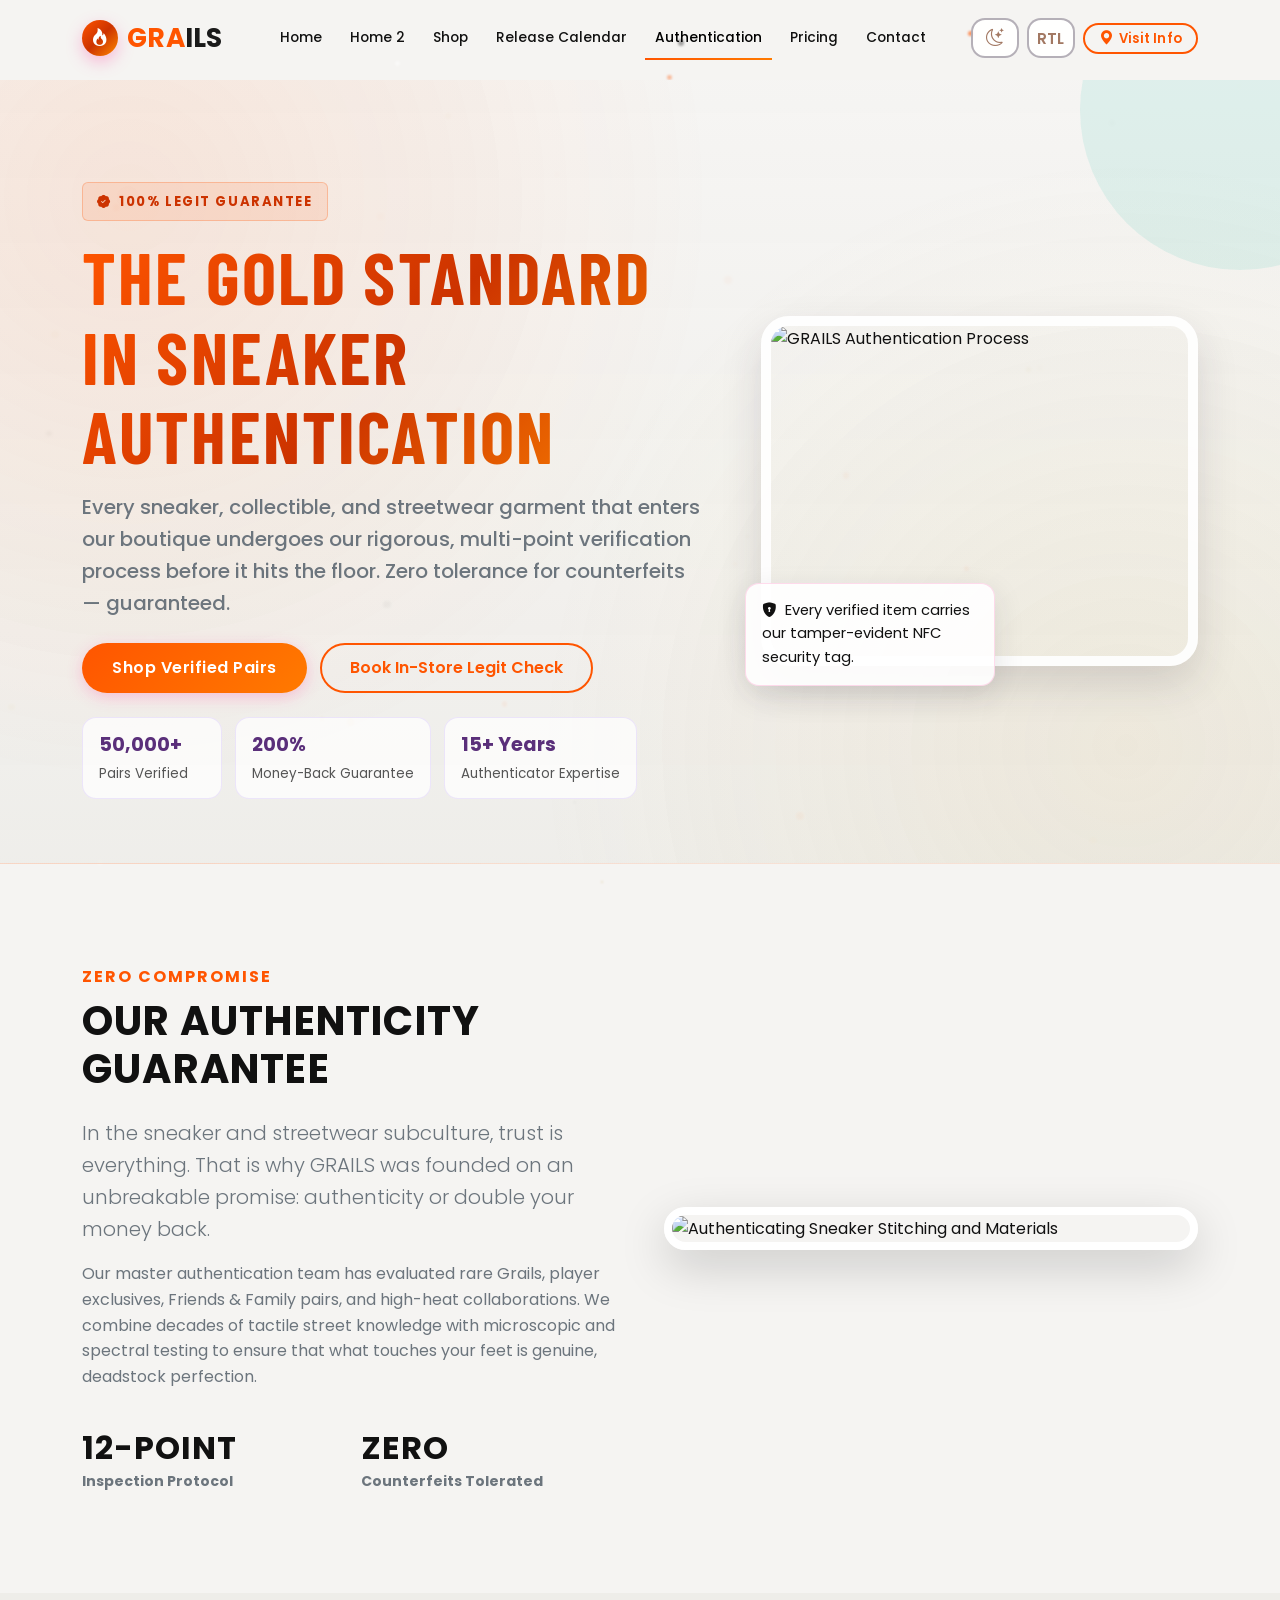
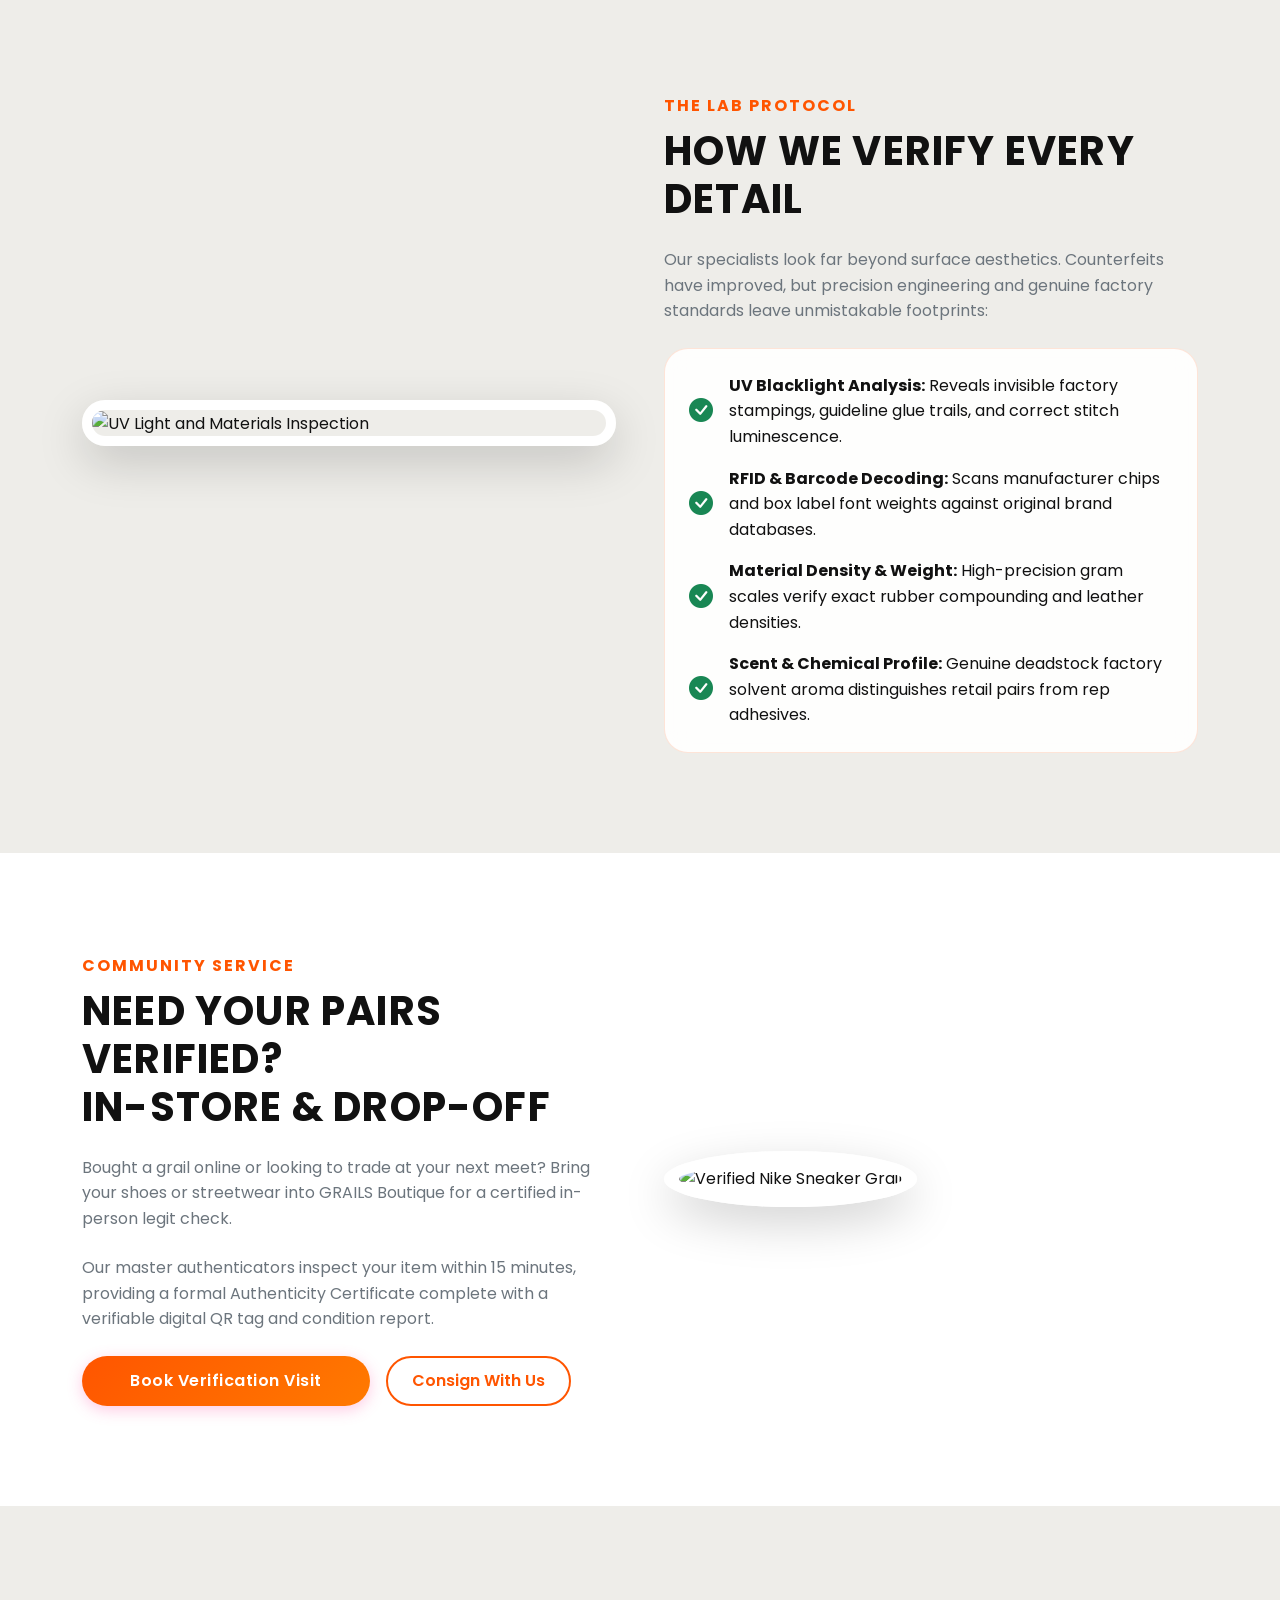
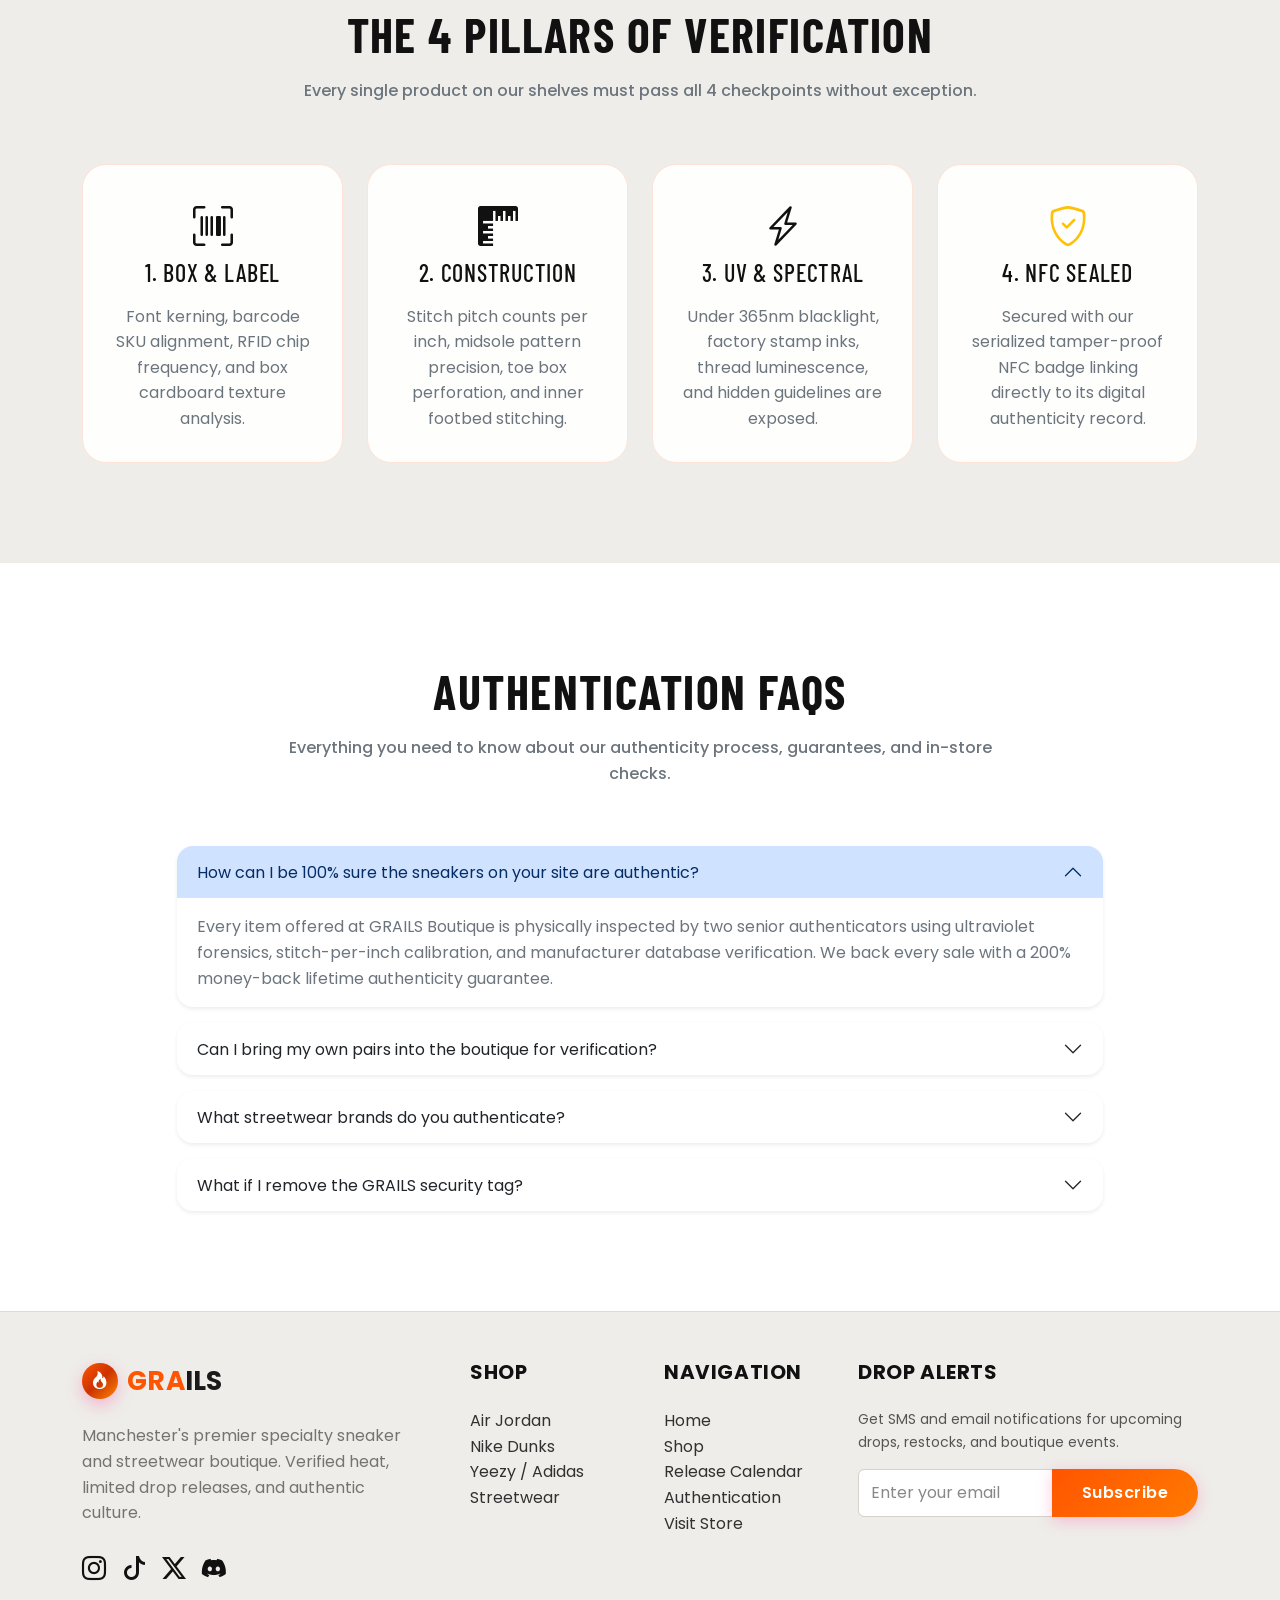
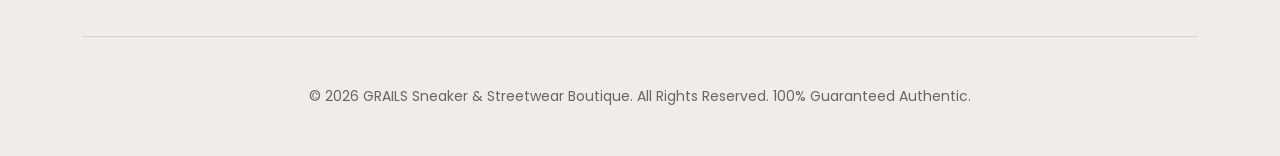
==== commit 95b3eab1: "Add Pricing page menu item to header and optimize navbar sizing to prevent button overlap" ====
--- a/about.html
+++ b/about.html
@@ -35,6 +35,7 @@
                     <li class="nav-item"><a class="nav-link" href="services.html">Shop</a></li>
                     <li class="nav-item"><a class="nav-link" href="gallery.html">Release Calendar</a></li>
                     <li class="nav-item"><a class="nav-link active" href="about.html">Authentication</a></li>
+                    <li class="nav-item"><a class="nav-link" href="pricing.html">Pricing</a></li>
                     <li class="nav-item"><a class="nav-link" href="contact.html">Contact</a></li>
                 </ul>
                 <div class="d-flex align-items-center gap-3 mt-3 mt-lg-0">
--- a/assets/css/style.css
+++ b/assets/css/style.css
@@ -1,4 +1,4 @@
-/* 
+﻿/* 
     GRAILS Sneaker & Streetwear Boutique - Main Styles
     Design System: Bold Urban Streetwear
 */
@@ -164,7 +164,9 @@
 .nav-link {
     color: var(--text-primary);
     font-weight: 500;
-    margin: 0 10px;
+    margin: 0 3px;
+    padding: 6px 8px;
+    font-size: 0.88rem;
     position: relative;
     transition: var(--transition-smooth);
 }
@@ -174,16 +176,51 @@
         flex-wrap: nowrap;
     }
 
+    .navbar-custom .navbar-brand {
+        flex-shrink: 0;
+        margin-right: 0.8rem;
+    }
+
     .navbar-custom .navbar-collapse {
         flex-wrap: nowrap;
     }
 
     .navbar-custom .navbar-nav {
         flex-wrap: nowrap;
+        gap: 2px;
     }
 
     .navbar-custom .nav-link {
         white-space: nowrap;
+        font-size: 0.83rem;
+        padding: 6px 8px !important;
+        margin: 0 2px !important;
+    }
+
+    .navbar-custom .navbar-collapse > .d-flex {
+        gap: 8px !important;
+        flex-shrink: 0;
+    }
+}
+
+@media (min-width: 1200px) {
+    .navbar-custom .nav-link {
+        font-size: 0.86rem;
+        padding: 6px 10px !important;
+        margin: 0 3px !important;
+    }
+
+    .navbar-custom .nav-utility-btn {
+        width: 48px;
+        height: 40px;
+    }
+}
+
+@media (min-width: 1400px) {
+    .navbar-custom .nav-link {
+        font-size: 0.90rem;
+        padding: 6px 12px !important;
+        margin: 0 4px !important;
     }
 }
 
@@ -204,8 +241,9 @@
 }
 
 .nav-utility-btn {
-    width: 56px;
-    height: 44px;
+    width: 46px;
+    height: 38px;
+    flex-shrink: 0;
     display: inline-flex;
     align-items: center;
     justify-content: center;
@@ -1504,17 +1542,18 @@
     display: inline-flex;
     align-items: center;
     gap: 6px;
-    padding: 8px 16px;
+    padding: 6px 14px;
     border-radius: 50px;
     border: 2px solid var(--primary-accent);
     background: transparent;
     color: var(--primary-accent);
     font-family: 'Poppins', sans-serif;
     font-weight: 600;
-    font-size: 0.85rem;
-    letter-spacing: 0.3px;
+    font-size: 0.82rem;
+    letter-spacing: 0.2px;
     line-height: 1;
     white-space: nowrap;
+    flex-shrink: 0;
     transition: var(--transition-smooth);
     text-decoration: none !important;
     cursor: pointer;
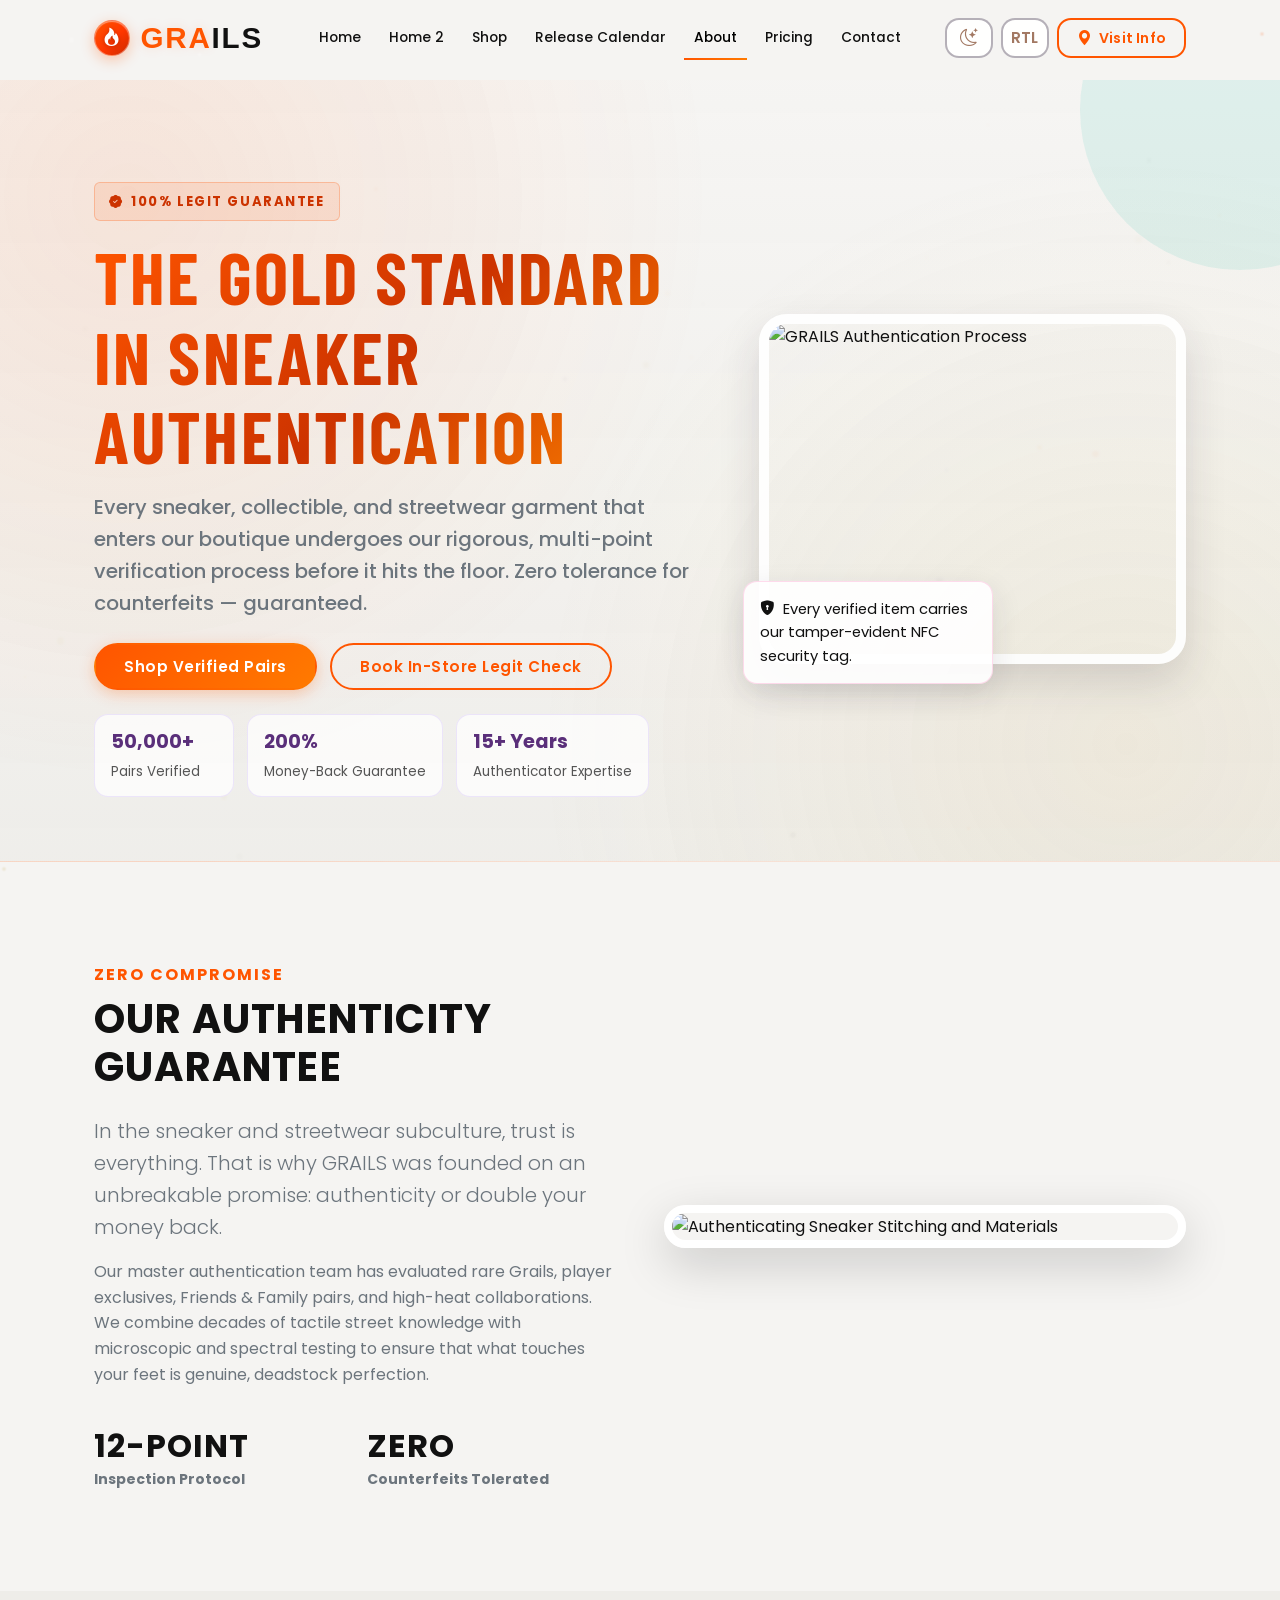
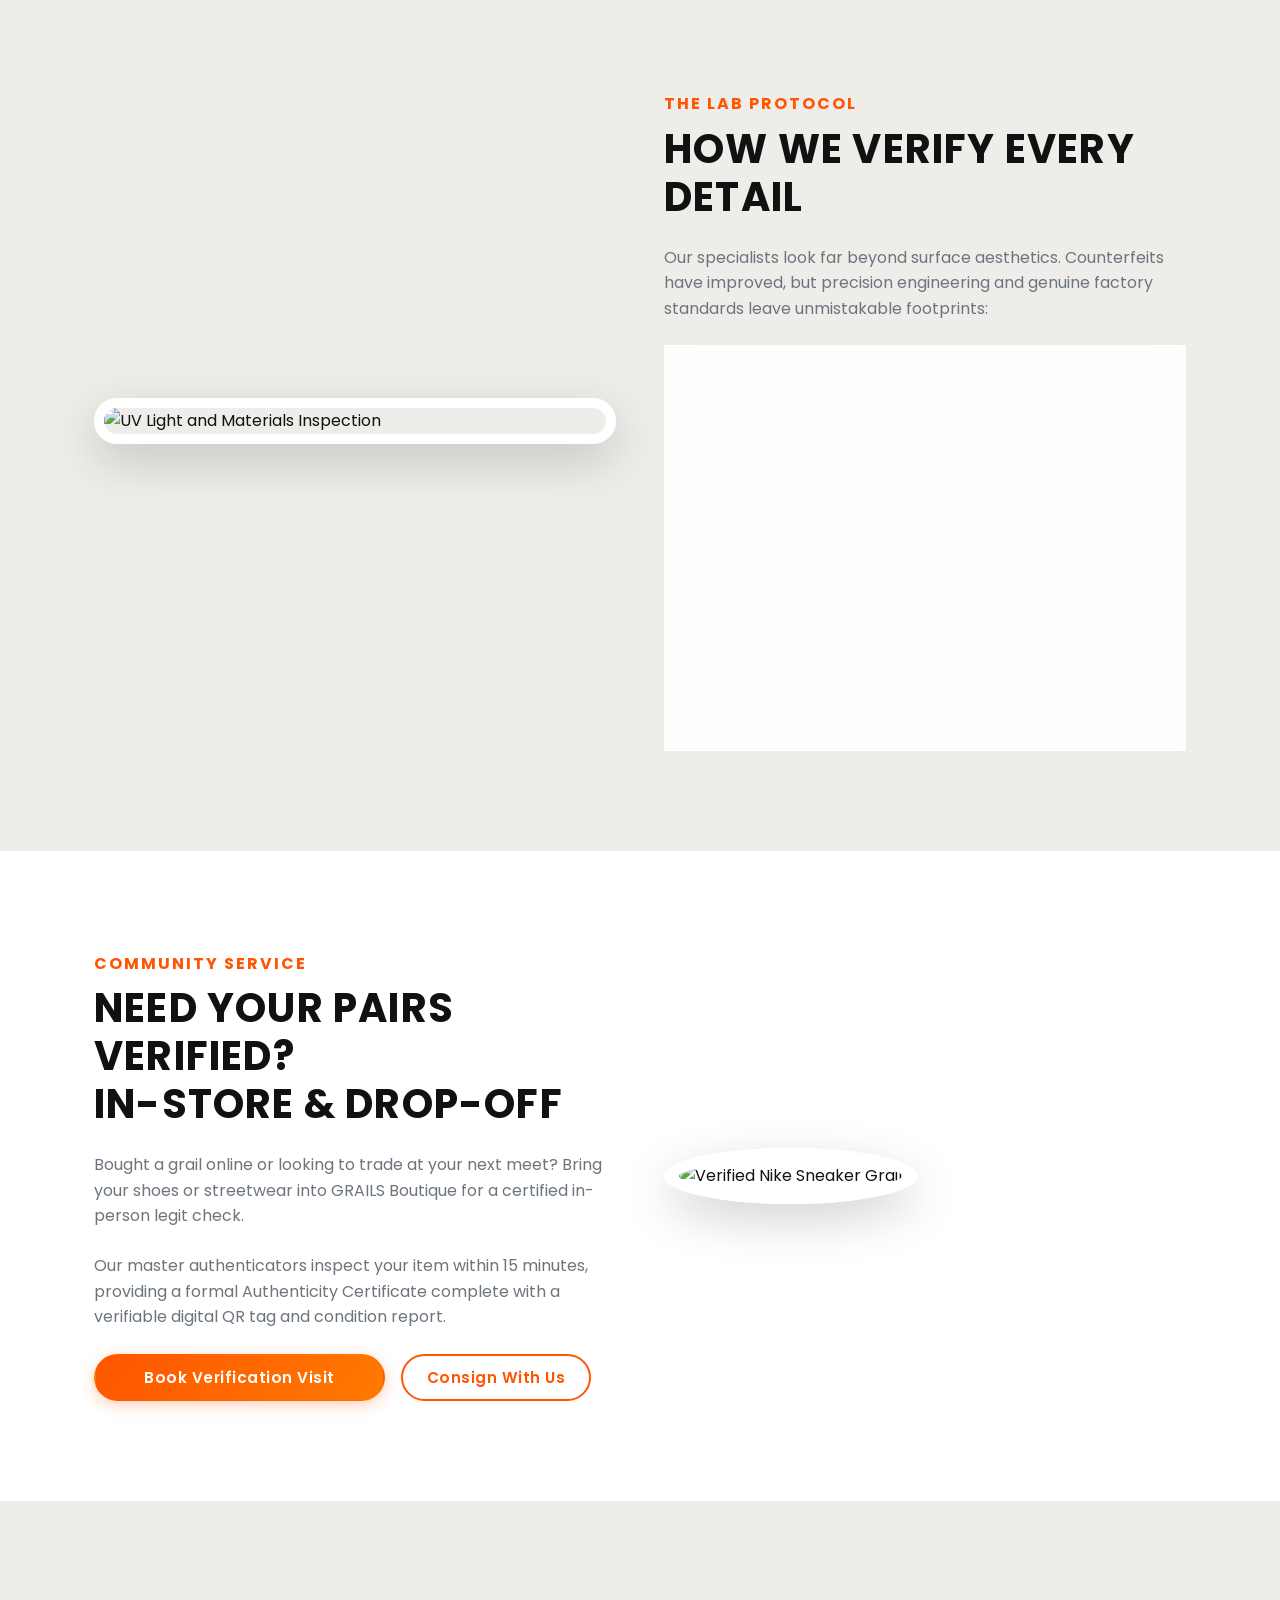
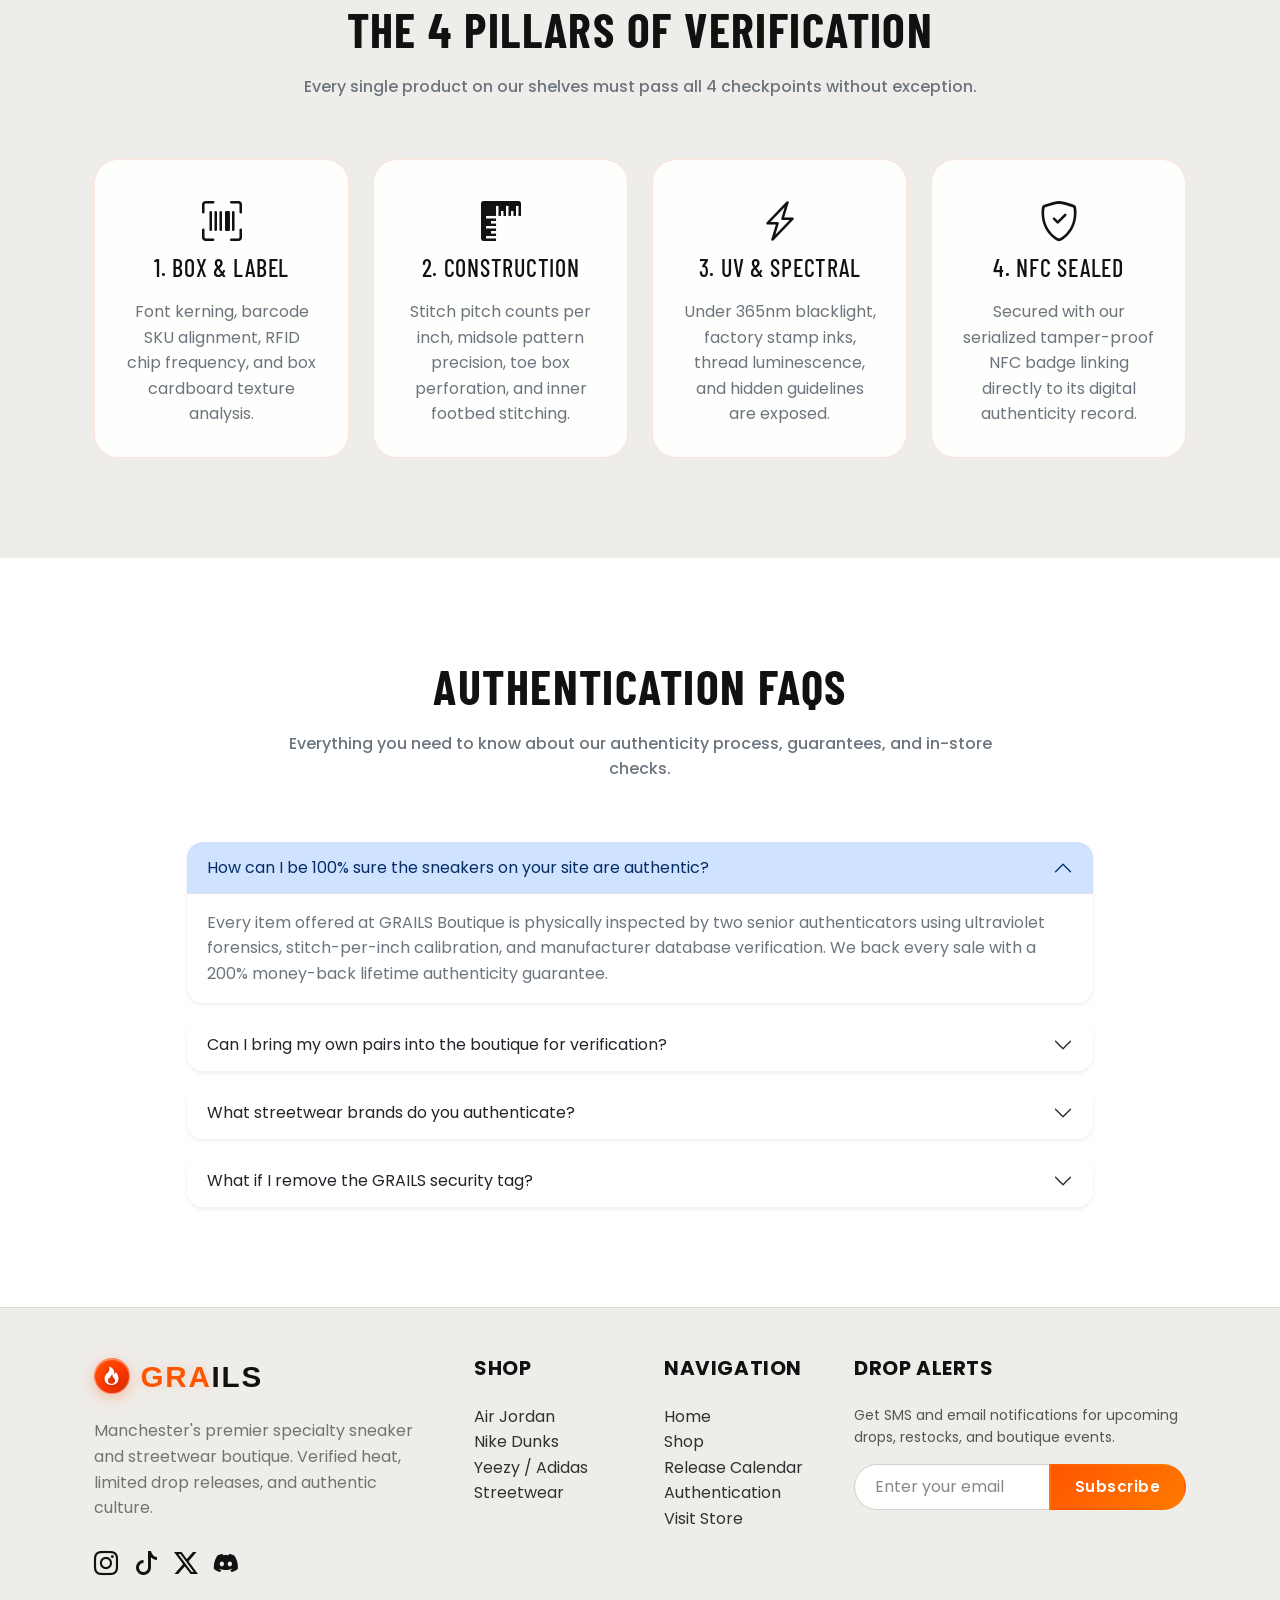
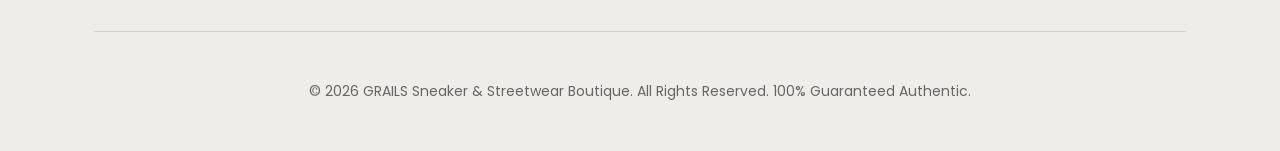
==== commit 53c91238: "Update navigation labels, button styles, responsive layouts, and dark mode styling" ====
--- a/about.html
+++ b/about.html
@@ -1,4 +1,4 @@
-﻿<!DOCTYPE html>
+<!DOCTYPE html>
 <html lang="en">
 
 <head>
@@ -34,7 +34,7 @@
                     <li class="nav-item"><a class="nav-link" href="home2.html">Home 2</a></li>
                     <li class="nav-item"><a class="nav-link" href="services.html">Shop</a></li>
                     <li class="nav-item"><a class="nav-link" href="gallery.html">Release Calendar</a></li>
-                    <li class="nav-item"><a class="nav-link active" href="about.html">Authentication</a></li>
+                    <li class="nav-item"><a class="nav-link active" href="about.html">About</a></li>
                     <li class="nav-item"><a class="nav-link" href="pricing.html">Pricing</a></li>
                     <li class="nav-item"><a class="nav-link" href="contact.html">Contact</a></li>
                 </ul>
@@ -213,7 +213,7 @@
                 </div>
                 <div class="col-lg-3 col-md-6 reveal">
                     <div class="card-luxury h-100 text-center">
-                        <i class="bi bi-shield-check fs-1 text-warning mb-3"></i>
+                        <i class="bi bi-shield-check fs-1 mb-3"></i>
                         <h3 class="h4 mb-3">4. NFC Sealed</h3>
                         <p class="text-secondary mb-0">Secured with our serialized tamper-proof NFC badge linking directly to its digital authenticity record.</p>
                     </div>
--- a/assets/css/style.css
+++ b/assets/css/style.css
@@ -1,4 +1,4 @@
-﻿/* 
+/* 
     GRAILS Sneaker & Streetwear Boutique - Main Styles
     Design System: Bold Urban Streetwear
 */
@@ -18,6 +18,7 @@
     --text-secondary: #555555;
     --border-color: rgba(255, 85, 0, 0.15);
     --soft-glow: rgba(255, 85, 0, 0.22);
+    --card-badge-bg: rgba(0, 0, 0, 0.06);
 
     /* Gradients */
     --main-gradient: linear-gradient(135deg, #ff5500, #cc3300, #ff8800);
@@ -104,47 +105,176 @@
     border: 1px solid var(--border-color);
 }
 
-/* Buttons */
-.btn-premium {
-    background: var(--btn-gradient);
-    color: white;
-    border: none;
-    padding: 12px 30px;
+/* ============================================================
+   Primary & Secondary Call to Action (CTA) Design System
+   All Primary CTAs use the same color and style.
+   All Secondary CTAs follow their own consistent color and style.
+   ============================================================ */
+
+/* Shared Base CTA Dimensions & Typography */
+.btn-premium,
+.btn-primary-cta,
+.btn-primary,
+.btn-outline-premium,
+.btn-secondary-cta,
+.btn-secondary,
+.btn-outline-secondary {
+    display: inline-flex;
+    align-items: center;
+    justify-content: center;
+    text-align: center;
+    font-family: 'Poppins', sans-serif;
+    font-size: 0.95rem;
+    font-weight: 600;
+    line-height: 1.4;
+    letter-spacing: 0.5px;
+    padding: 11px 28px;
     border-radius: 50px;
-    font-family: 'Poppins', sans-serif;
-    font-weight: 600;
-    letter-spacing: 0.5px;
+    border: 2px solid transparent;
+    text-decoration: none !important;
+    cursor: pointer;
     transition: var(--transition-smooth);
-    box-shadow: 0 4px 15px rgba(255, 79, 163, 0.3);
     position: relative;
     overflow: hidden;
+    vertical-align: middle;
+}
+
+/* 1. PRIMARY CTA STYLE & COLOR */
+.btn-premium,
+.btn-primary-cta,
+.btn-primary {
+    background: var(--btn-gradient) !important;
+    color: #ffffff !important;
+    border-color: transparent !important;
+    box-shadow: 0 4px 15px rgba(255, 85, 0, 0.28);
+}
+
+.btn-premium:hover,
+.btn-premium:focus-visible,
+.btn-primary-cta:hover,
+.btn-primary-cta:focus-visible,
+.btn-primary:hover,
+.btn-primary:focus-visible {
+    background: var(--btn-gradient) !important;
+    color: #ffffff !important;
+    border-color: transparent !important;
+    transform: translateY(-2px);
+    box-shadow: 0 7px 22px rgba(255, 85, 0, 0.40);
     text-decoration: none !important;
 }
 
-.btn-premium:hover {
-    transform: translateY(-3px);
-    box-shadow: 0 8px 25px rgba(255, 79, 163, 0.4);
-    color: white;
+.btn-premium:active,
+.btn-primary-cta:active,
+.btn-primary:active {
+    transform: translateY(0);
+    box-shadow: 0 3px 10px rgba(255, 85, 0, 0.25);
+}
+
+/* 2. SECONDARY CTA STYLE & COLOR */
+.btn-outline-premium,
+.btn-secondary-cta,
+.btn-secondary,
+.btn-outline-secondary {
+    background: transparent !important;
+    border-color: var(--primary-accent) !important;
+    color: var(--primary-accent) !important;
+    box-shadow: none;
+}
+
+.btn-outline-premium:hover,
+.btn-outline-premium:focus-visible,
+.btn-secondary-cta:hover,
+.btn-secondary-cta:focus-visible,
+.btn-secondary:hover,
+.btn-secondary:focus-visible,
+.btn-outline-secondary:hover,
+.btn-outline-secondary:focus-visible {
+    background: var(--primary-accent) !important;
+    border-color: var(--primary-accent) !important;
+    color: #ffffff !important;
+    transform: translateY(-2px);
+    box-shadow: 0 5px 18px rgba(255, 85, 0, 0.25);
     text-decoration: none !important;
 }
 
-.btn-outline-premium {
+.btn-outline-premium:active,
+.btn-outline-premium.active,
+.btn-secondary-cta:active,
+.btn-secondary-cta.active,
+.btn-secondary:active,
+.btn-secondary.active {
+    background: var(--primary-accent) !important;
+    border-color: var(--primary-accent) !important;
+    color: #ffffff !important;
+    box-shadow: 0 4px 14px rgba(255, 85, 0, 0.28);
+    transform: translateY(0);
+}
+
+/* Consistent Outline Light Button */
+.btn-outline-light:not(.auth-social-btn) {
+    display: inline-flex;
+    align-items: center;
+    justify-content: center;
+    text-align: center;
+    font-family: 'Poppins', sans-serif;
+    font-size: 0.95rem;
+    font-weight: 600;
+    line-height: 1.4;
+    letter-spacing: 0.5px;
+    padding: 11px 28px;
+    border-radius: 50px;
+    border: 2px solid rgba(255, 255, 255, 0.85);
+    color: #ffffff;
     background: transparent;
-    border: 2px solid var(--primary-accent);
-    color: var(--primary-accent);
-    padding: 10px 28px;
+    text-decoration: none !important;
+    cursor: pointer;
+    transition: var(--transition-smooth);
+    vertical-align: middle;
+}
+
+.btn-outline-light:not(.auth-social-btn):hover,
+.btn-outline-light:not(.auth-social-btn):focus-visible {
+    background: #ffffff;
+    color: #111111;
+    border-color: #ffffff;
+    transform: translateY(-2px);
+    box-shadow: 0 6px 20px rgba(255, 255, 255, 0.25);
+    text-decoration: none !important;
+}
+
+/* Small Button Sizing Consistency */
+.btn-premium.btn-sm,
+.btn.btn-sm.btn-premium,
+.btn-outline-premium.btn-sm,
+.btn.btn-sm.btn-outline-premium {
+    padding: 7px 22px;
+    font-size: 0.85rem;
+    font-weight: 600;
     border-radius: 50px;
-    font-family: 'Poppins', sans-serif;
-    font-weight: 600;
-    transition: var(--transition-smooth);
-    text-decoration: none !important;
-}
-
-.btn-outline-premium:hover {
-    background: var(--primary-accent);
-    color: white;
-    transform: translateY(-2px);
-    text-decoration: none !important;
+}
+
+/* Footer Newsletter Button Consistency */
+.site-footer .input-group .form-control {
+    border-top-left-radius: 50px !important;
+    border-bottom-left-radius: 50px !important;
+    padding-left: 20px;
+    padding-right: 20px;
+    border-color: rgba(255, 255, 255, 0.25);
+}
+
+.site-footer .input-group .btn-premium {
+    border-top-left-radius: 0 !important;
+    border-bottom-left-radius: 0 !important;
+    border-top-right-radius: 50px !important;
+    border-bottom-right-radius: 50px !important;
+    padding: 10px 24px;
+    box-shadow: none;
+    transform: none;
+}
+
+.site-footer .input-group .btn-premium:hover {
+    box-shadow: 0 4px 15px rgba(255, 85, 0, 0.35);
+    transform: none;
 }
 
 /* Navbar */
@@ -197,7 +327,7 @@
         margin: 0 2px !important;
     }
 
-    .navbar-custom .navbar-collapse > .d-flex {
+    .navbar-custom .navbar-collapse>.d-flex {
         gap: 8px !important;
         flex-shrink: 0;
     }
@@ -281,51 +411,92 @@
 .brand-logo {
     display: inline-flex;
     align-items: center;
-    gap: 0.55rem;
-    font-family: 'Poppins', sans-serif;
-    font-weight: 700;
-    font-size: 1.65rem;
+    gap: 0.65rem;
+    font-family: 'Barlow Condensed', sans-serif;
+    font-weight: 800;
+    font-size: 1.85rem;
     line-height: 1;
-    letter-spacing: 0.2px;
+    letter-spacing: 1.5px;
+    text-transform: uppercase;
+    direction: ltr;
+    text-decoration: none !important;
+    transition: var(--transition-smooth);
+}
+
+.brand-logo:hover {
+    text-decoration: none !important;
+}
+
+.brand-logo:hover .brand-logo-icon {
+    transform: scale(1.08) rotate(-4deg);
+    box-shadow: 0 6px 18px rgba(255, 85, 0, 0.42), inset 0 1px 1px rgba(255, 255, 255, 0.5);
 }
 
 .brand-logo-icon {
-    width: 1.38em;
-    height: 1.38em;
+    width: 2.25rem;
+    height: 2.25rem;
     border-radius: 50%;
     display: inline-flex;
     align-items: center;
     justify-content: center;
-    background: var(--main-gradient);
-    color: #fff;
-    box-shadow: 0 6px 16px rgba(255, 79, 163, 0.35);
+    background: linear-gradient(135deg, #ff5500 0%, #ff3700 55%, #cc2b00 100%);
+    color: #ffffff;
+    border: 1.5px solid rgba(255, 255, 255, 0.35);
+    box-shadow: 0 4px 14px rgba(255, 85, 0, 0.30), inset 0 1px 1px rgba(255, 255, 255, 0.45);
+    transition: all 0.3s cubic-bezier(0.34, 1.56, 0.64, 1);
+    flex-shrink: 0;
 }
 
 .brand-logo-icon i {
-    font-size: 0.68em;
+    font-size: 1.15rem;
     line-height: 1;
+    transform: translateY(-0.5px);
+    filter: drop-shadow(0 1px 2px rgba(0, 0, 0, 0.25));
 }
 
 .brand-logo-text {
     display: inline-flex;
-    align-items: baseline;
+    align-items: center;
+    direction: ltr;
+    unicode-bidi: isolate;
+    font-family: 'Barlow Condensed', sans-serif;
+    font-weight: 850;
+    letter-spacing: 1.8px;
+    line-height: 1;
 }
 
 .brand-logo-sparkle {
     color: var(--primary-accent);
+    font-weight: 850;
+    text-shadow: 0 0 12px rgba(255, 85, 0, 0.15);
 }
 
 .brand-logo-magic {
-    color: var(--secondary-accent);
+    color: #111111;
+    font-weight: 850;
+    transition: color 0.3s ease;
+}
+
+/* Ensure brand logo and its text preserve correct LTR orientation in RTL mode */
+html[dir="rtl"] .brand-logo,
+html[dir="rtl"] .brand-logo-text {
+    direction: ltr !important;
+    unicode-bidi: isolate;
+    text-align: left;
+}
+
+html[dir="rtl"] .navbar-custom .navbar-brand {
+    margin-right: 0 !important;
+    margin-left: 0.8rem !important;
 }
 
 .login-page .brand-logo,
 .signup-page .brand-logo {
-    font-size: 1.6rem;
+    font-size: 1.75rem;
 }
 
 .navbar-brand .brand-logo {
-    font-size: 1.65rem;
+    font-size: 1.85rem;
 }
 
 .navbar-brand img {
@@ -356,6 +527,21 @@
     color: var(--text-secondary);
     margin-bottom: 40px;
     max-width: 600px;
+}
+
+/* Home 1 Hero Image Container */
+.hero-image-container {
+    padding: 2.5rem 1.5rem;
+    display: flex;
+    justify-content: center;
+    align-items: center;
+    width: 100%;
+}
+
+@media (max-width: 991.98px) {
+    .hero-image-container {
+        padding: 1.5rem 0.5rem;
+    }
 }
 
 /* Enhanced inner-page heroes (About, Services, Gallery, Pricing, Contact) */
@@ -593,6 +779,7 @@
 
 /* Mobile/Tablet Navbar Menu Panel - Light Mode */
 @media (max-width: 991.98px) {
+
     /* Solid bg on navbar bar so toggler icon is always visible */
     .navbar-custom {
         background: rgba(245, 244, 242, 0.97) !important;
@@ -648,6 +835,7 @@
 
 /* Header: use tablet-style navbar layout at 1024 view - Light Mode */
 @media (min-width: 992px) and (max-width: 1024px) {
+
     /* Solid bg on navbar bar so toggler icon is always visible */
     .navbar-custom {
         background: rgba(245, 244, 242, 0.97) !important;
@@ -733,14 +921,51 @@
     }
 }
 
+/* ============================================================
+   Consistent Equal Left & Right Padding Across All Sections & Pages
+   ============================================================ */
+.container,
+.container-fluid,
+.navbar-custom .container,
+header .container,
+section .container,
+main .container,
+footer .container,
+.site-footer .container,
+.page-hero-enhanced .container,
+.hero-section .container,
+.vault-section .container {
+    padding-left: 1.5rem !important;
+    padding-right: 1.5rem !important;
+    margin-left: auto !important;
+    margin-right: auto !important;
+}
+
+section,
+header,
+footer,
+.site-footer {
+    padding-left: 0;
+    padding-right: 0;
+}
+
 /* Shared tablet alignment for content sections */
 @media (min-width: 768px) and (max-width: 1024px) {
+
+    .container,
+    .container-fluid,
+    .navbar-custom .container,
+    header .container,
+    section .container,
+    footer .container,
+    .site-footer .container,
+    main .container,
     body:not(.login-page):not(.signup-page) header .container,
     body:not(.login-page):not(.signup-page) section .container {
-        padding-left: 24px;
-        padding-right: 24px;
-        margin-left: auto;
-        margin-right: auto;
+        padding-left: 24px !important;
+        padding-right: 24px !important;
+        margin-left: auto !important;
+        margin-right: auto !important;
     }
 
     body:not(.login-page):not(.signup-page) .section-padding .row {
@@ -801,6 +1026,7 @@
 
 /* Services Page: Fix On-Site Experience Alignment on Tablet */
 @media (min-width: 768px) {
+
     .services-page .services-onsite-section .row.align-items-stretch>.reveal-left,
     .services-page .services-onsite-section .row.align-items-stretch>.reveal-right {
         flex: 0 0 50%;
@@ -815,6 +1041,7 @@
 }
 
 @media (min-width: 992px) {
+
     .services-page .services-onsite-section .services-onsite-media,
     .services-page .services-onsite-section .services-onsite-content {
         height: clamp(500px, 38vw, 620px);
@@ -885,9 +1112,11 @@
     0% {
         filter: drop-shadow(0 0 5px var(--soft-glow));
     }
+
     50% {
         filter: drop-shadow(0 0 20px var(--primary-accent));
     }
+
     100% {
         filter: drop-shadow(0 0 5px var(--soft-glow));
     }
@@ -981,6 +1210,7 @@
 }
 
 @media (max-width: 767.98px) {
+
     .login-page .auth-top-actions,
     .signup-page .auth-top-actions {
         top: 10px;
@@ -1104,17 +1334,26 @@
 
 /* Login Page: mobile clarity for remember/forgot row */
 @media (max-width: 767.98px) {
+
     html,
     body {
         overflow-x: hidden;
     }
 
+    .container,
+    .container-fluid,
+    .navbar-custom .container,
+    header .container,
+    section .container,
+    footer .container,
+    .site-footer .container,
+    main .container,
     body:not(.login-page):not(.signup-page) header .container,
     body:not(.login-page):not(.signup-page) section .container {
-        padding-left: 16px;
-        padding-right: 16px;
-        margin-left: auto;
-        margin-right: auto;
+        padding-left: 16px !important;
+        padding-right: 16px !important;
+        margin-left: auto !important;
+        margin-right: auto !important;
     }
 
     body:not(.login-page):not(.signup-page) .section-padding .row>div[class*="col-"] {
@@ -1225,8 +1464,8 @@
     position: relative;
     padding: 100px 0;
     background: radial-gradient(circle at 15% 30%, rgba(255, 85, 0, 0.06), transparent 50%),
-                radial-gradient(circle at 85% 70%, rgba(201, 168, 76, 0.06), transparent 50%),
-                var(--secondary-bg);
+        radial-gradient(circle at 85% 70%, rgba(201, 168, 76, 0.06), transparent 50%),
+        var(--secondary-bg);
 }
 
 .vault-hero-card {
@@ -1297,9 +1536,11 @@
     0% {
         box-shadow: 0 0 0 0 rgba(255, 85, 0, 0.7);
     }
+
     70% {
         box-shadow: 0 0 0 8px rgba(255, 85, 0, 0);
     }
+
     100% {
         box-shadow: 0 0 0 0 rgba(255, 85, 0, 0);
     }
@@ -1510,6 +1751,7 @@
     border: 1px solid rgba(255, 102, 0, 0.3);
     box-shadow: 0 16px 40px rgba(0, 0, 0, 0.15);
 }
+
 /* Home 2 Featured Drop Releases Uniform Image Sizes */
 .drop-release-img-box {
     width: 100%;
@@ -1537,30 +1779,42 @@
 .card-luxury:hover .drop-release-img {
     transform: scale(1.06);
 }
+
 /* Visit Info Button - Navbar CTA */
 .btn-visit-info {
+    height: 38px;
     display: inline-flex;
     align-items: center;
-    gap: 6px;
-    padding: 6px 14px;
-    border-radius: 50px;
+    justify-content: center;
+    gap: 7px;
+    padding: 0 16px;
+    border-radius: 14px;
     border: 2px solid var(--primary-accent);
     background: transparent;
     color: var(--primary-accent);
     font-family: 'Poppins', sans-serif;
     font-weight: 600;
-    font-size: 0.82rem;
+    font-size: 0.88rem;
     letter-spacing: 0.2px;
     line-height: 1;
     white-space: nowrap;
     flex-shrink: 0;
+    box-sizing: border-box;
     transition: var(--transition-smooth);
     text-decoration: none !important;
     cursor: pointer;
 }
 
+@media (min-width: 1200px) {
+    .btn-visit-info {
+        height: 40px;
+        padding: 0 18px;
+    }
+}
+
 .btn-visit-info i {
-    font-size: 0.9rem;
+    font-size: 0.95rem;
+    line-height: 1;
 }
 
 .btn-visit-info:hover,
@@ -1642,3 +1896,35 @@
 .site-footer input.form-control::placeholder {
     color: #888888 !important;
 }
+
+/* Home 2: Mobile Button Alignment (One by One) */
+@media (max-width: 767.98px) {
+    .home2-hero-buttons,
+    .vault-action-buttons,
+    .home2-cta-buttons {
+        display: flex !important;
+        flex-direction: column !important;
+        width: 100% !important;
+    }
+
+    .home2-hero-buttons .btn-premium,
+    .home2-hero-buttons .btn-outline-premium,
+    .vault-action-buttons .btn,
+    .vault-action-buttons .btn-premium,
+    .vault-action-buttons .btn-outline-premium,
+    .home2-cta-buttons .btn {
+        width: 100% !important;
+        text-align: center !important;
+        white-space: nowrap !important;
+        display: block !important;
+    }
+
+    .vault-hero-card {
+        padding: 1.5rem !important;
+    }
+}
+
+/* Pricing Page: Walk-In Authentication Section */
+.pricing-walkin-section {
+    background-color: #ffffff;
+}
--- a/assets/css/dark-mode.css
+++ b/assets/css/dark-mode.css
@@ -16,6 +16,7 @@
     --soft-glow: rgba(255, 102, 0, 0.30);
     --main-gradient: linear-gradient(135deg, #ff6600, #cc3300, #ff8800);
     --btn-gradient: linear-gradient(135deg, #ff6600, #ff8800);
+    --card-badge-bg: rgba(255, 255, 255, 0.12);
 }
 
 body.dark-mode .navbar-custom.scrolled {
@@ -492,3 +493,79 @@
 body.dark-mode .site-footer input.form-control::placeholder {
     color: #777777 !important;
 }
+
+/* Pricing Page: Walk-In Authentication section in dark mode */
+body.dark-mode .pricing-walkin-section {
+    background: var(--primary-bg) !important;
+    background-color: var(--primary-bg) !important;
+}
+
+body.dark-mode .pricing-walkin-section h2 {
+    color: var(--text-primary) !important;
+}
+
+body.dark-mode .pricing-walkin-section p {
+    color: var(--text-secondary) !important;
+}
+
+/* Brand Logo in Dark Mode */
+body.dark-mode .brand-logo-magic {
+    color: #f5f4f2 !important;
+}
+
+body.dark-mode .brand-logo-icon {
+    border-color: rgba(255, 255, 255, 0.25) !important;
+    box-shadow: 0 4px 16px rgba(255, 102, 0, 0.42), inset 0 1px 1px rgba(255, 255, 255, 0.35) !important;
+}
+
+body.dark-mode .site-footer .brand-logo-magic {
+    color: #f5f4f2 !important;
+}
+
+/* Consistent Primary & Secondary CTAs in Dark Mode */
+body.dark-mode .btn-premium,
+body.dark-mode .btn-primary-cta,
+body.dark-mode .btn-primary {
+    background: var(--btn-gradient) !important;
+    color: #ffffff !important;
+    border-color: transparent !important;
+    box-shadow: 0 4px 15px rgba(255, 85, 0, 0.35);
+}
+
+body.dark-mode .btn-premium:hover,
+body.dark-mode .btn-premium:focus-visible,
+body.dark-mode .btn-primary-cta:hover,
+body.dark-mode .btn-primary-cta:focus-visible,
+body.dark-mode .btn-primary:hover,
+body.dark-mode .btn-primary:focus-visible {
+    background: var(--btn-gradient) !important;
+    color: #ffffff !important;
+    border-color: transparent !important;
+    box-shadow: 0 7px 22px rgba(255, 85, 0, 0.50);
+}
+
+body.dark-mode .btn-outline-premium,
+body.dark-mode .btn-secondary-cta,
+body.dark-mode .btn-secondary,
+body.dark-mode .btn-outline-secondary {
+    background: transparent !important;
+    border-color: var(--primary-accent) !important;
+    color: #ff8533 !important;
+    box-shadow: none;
+}
+
+body.dark-mode .btn-outline-premium:hover,
+body.dark-mode .btn-outline-premium:focus-visible,
+body.dark-mode .btn-outline-premium.active,
+body.dark-mode .btn-secondary-cta:hover,
+body.dark-mode .btn-secondary-cta:focus-visible,
+body.dark-mode .btn-secondary-cta.active,
+body.dark-mode .btn-secondary:hover,
+body.dark-mode .btn-secondary:focus-visible,
+body.dark-mode .btn-secondary.active {
+    background: var(--primary-accent) !important;
+    border-color: var(--primary-accent) !important;
+    color: #ffffff !important;
+    box-shadow: 0 6px 20px rgba(255, 102, 0, 0.40);
+}
+
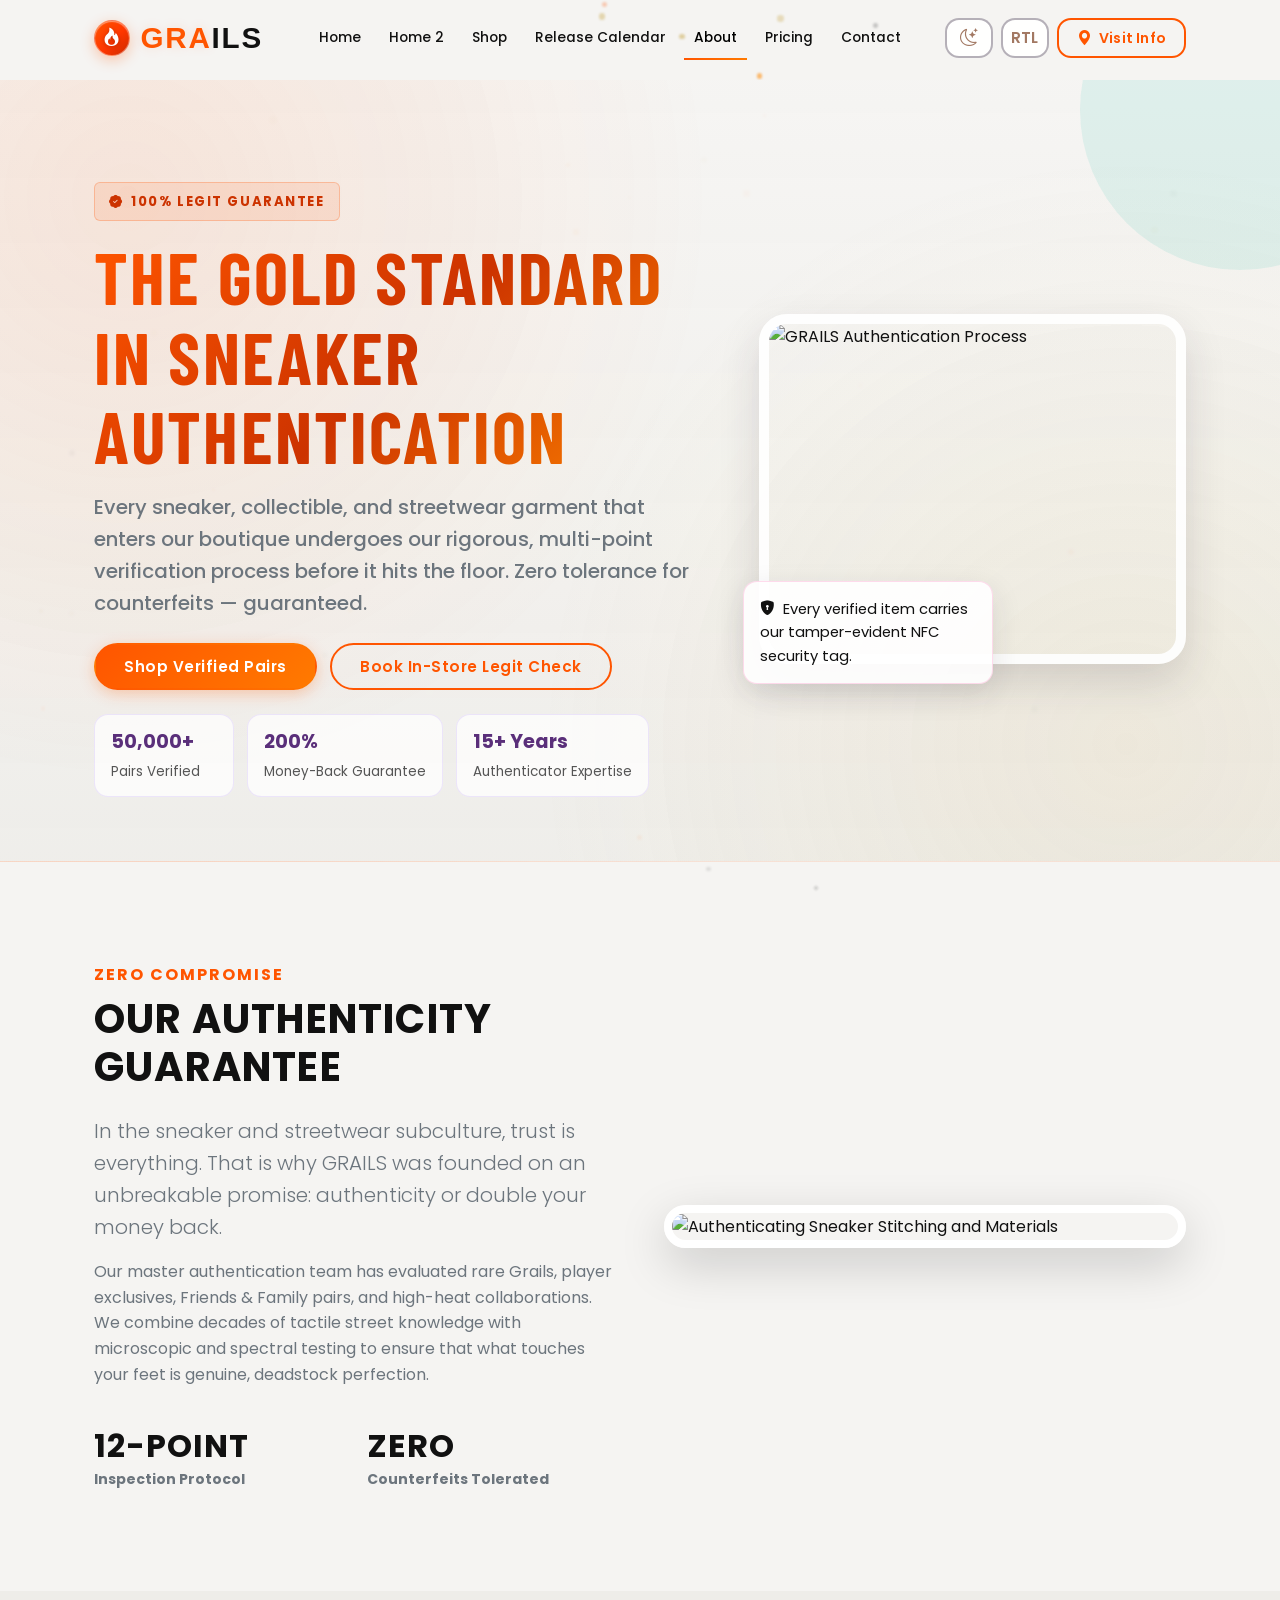
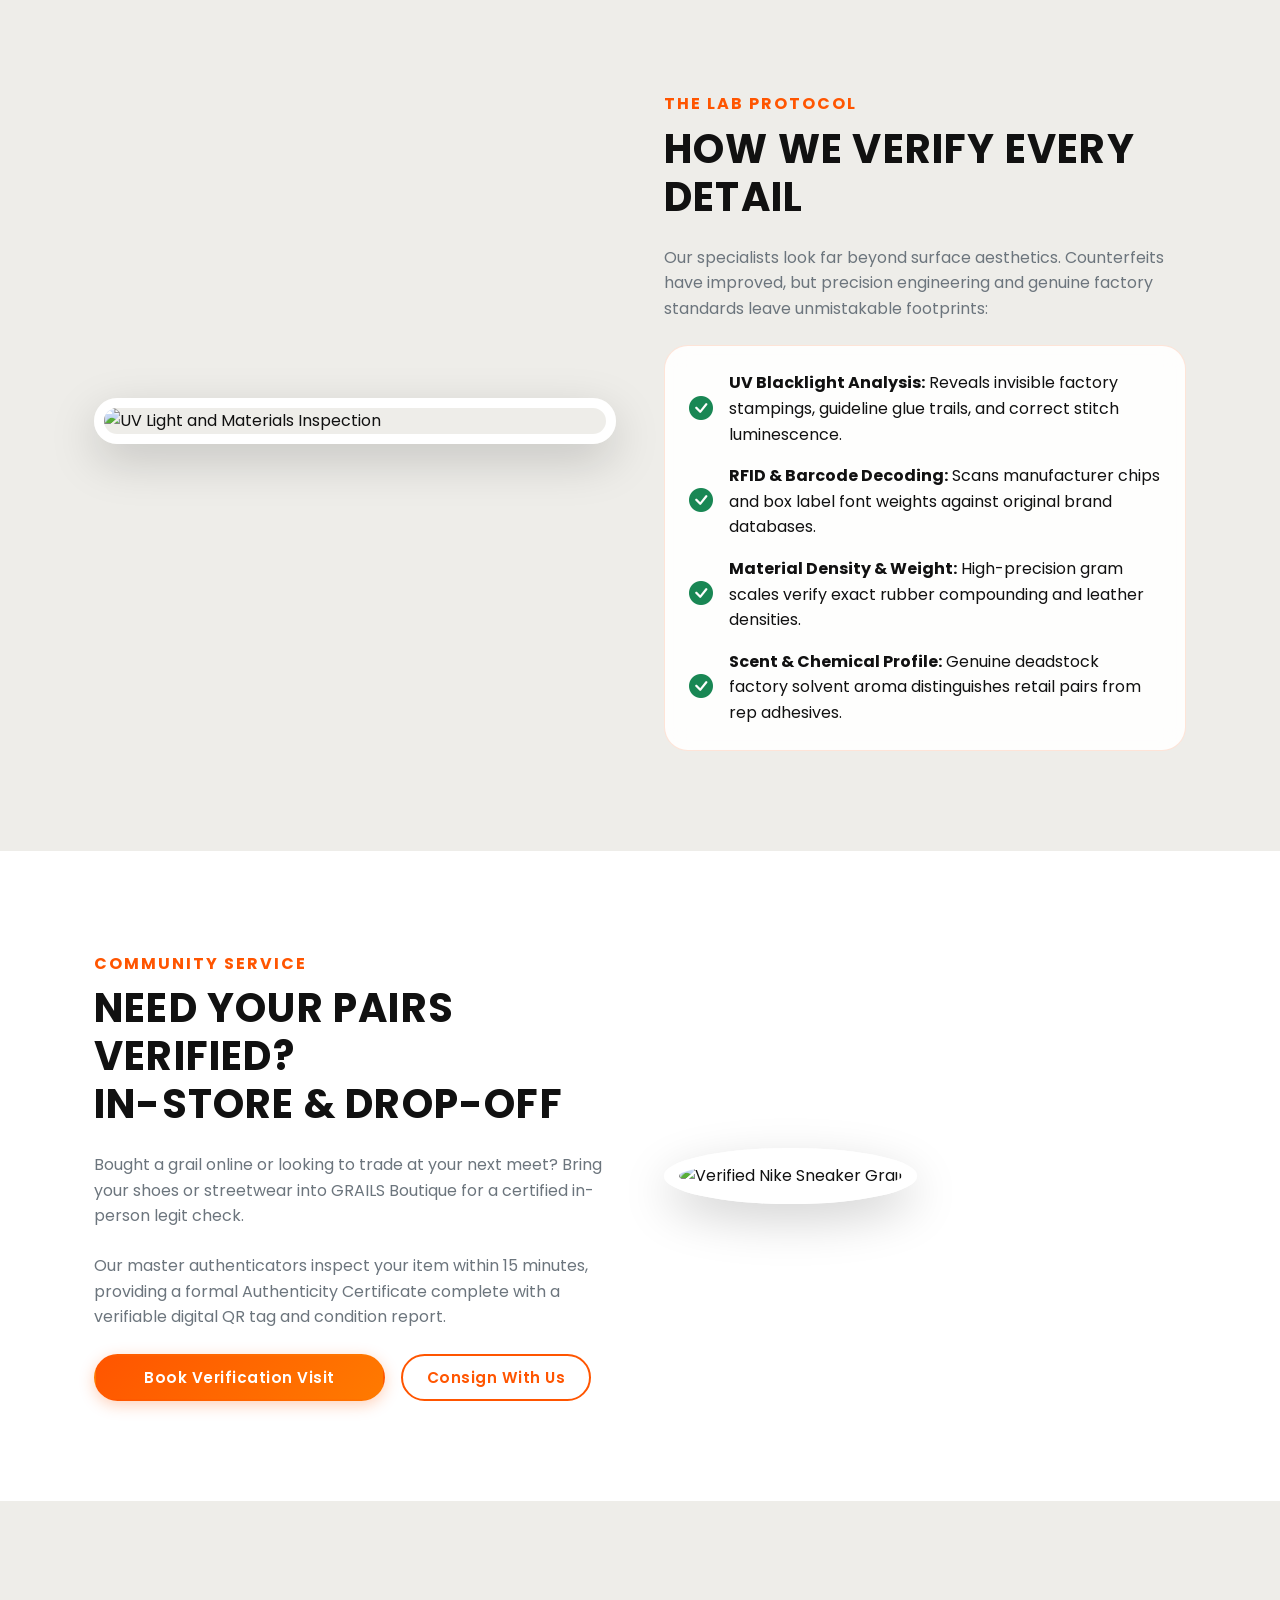
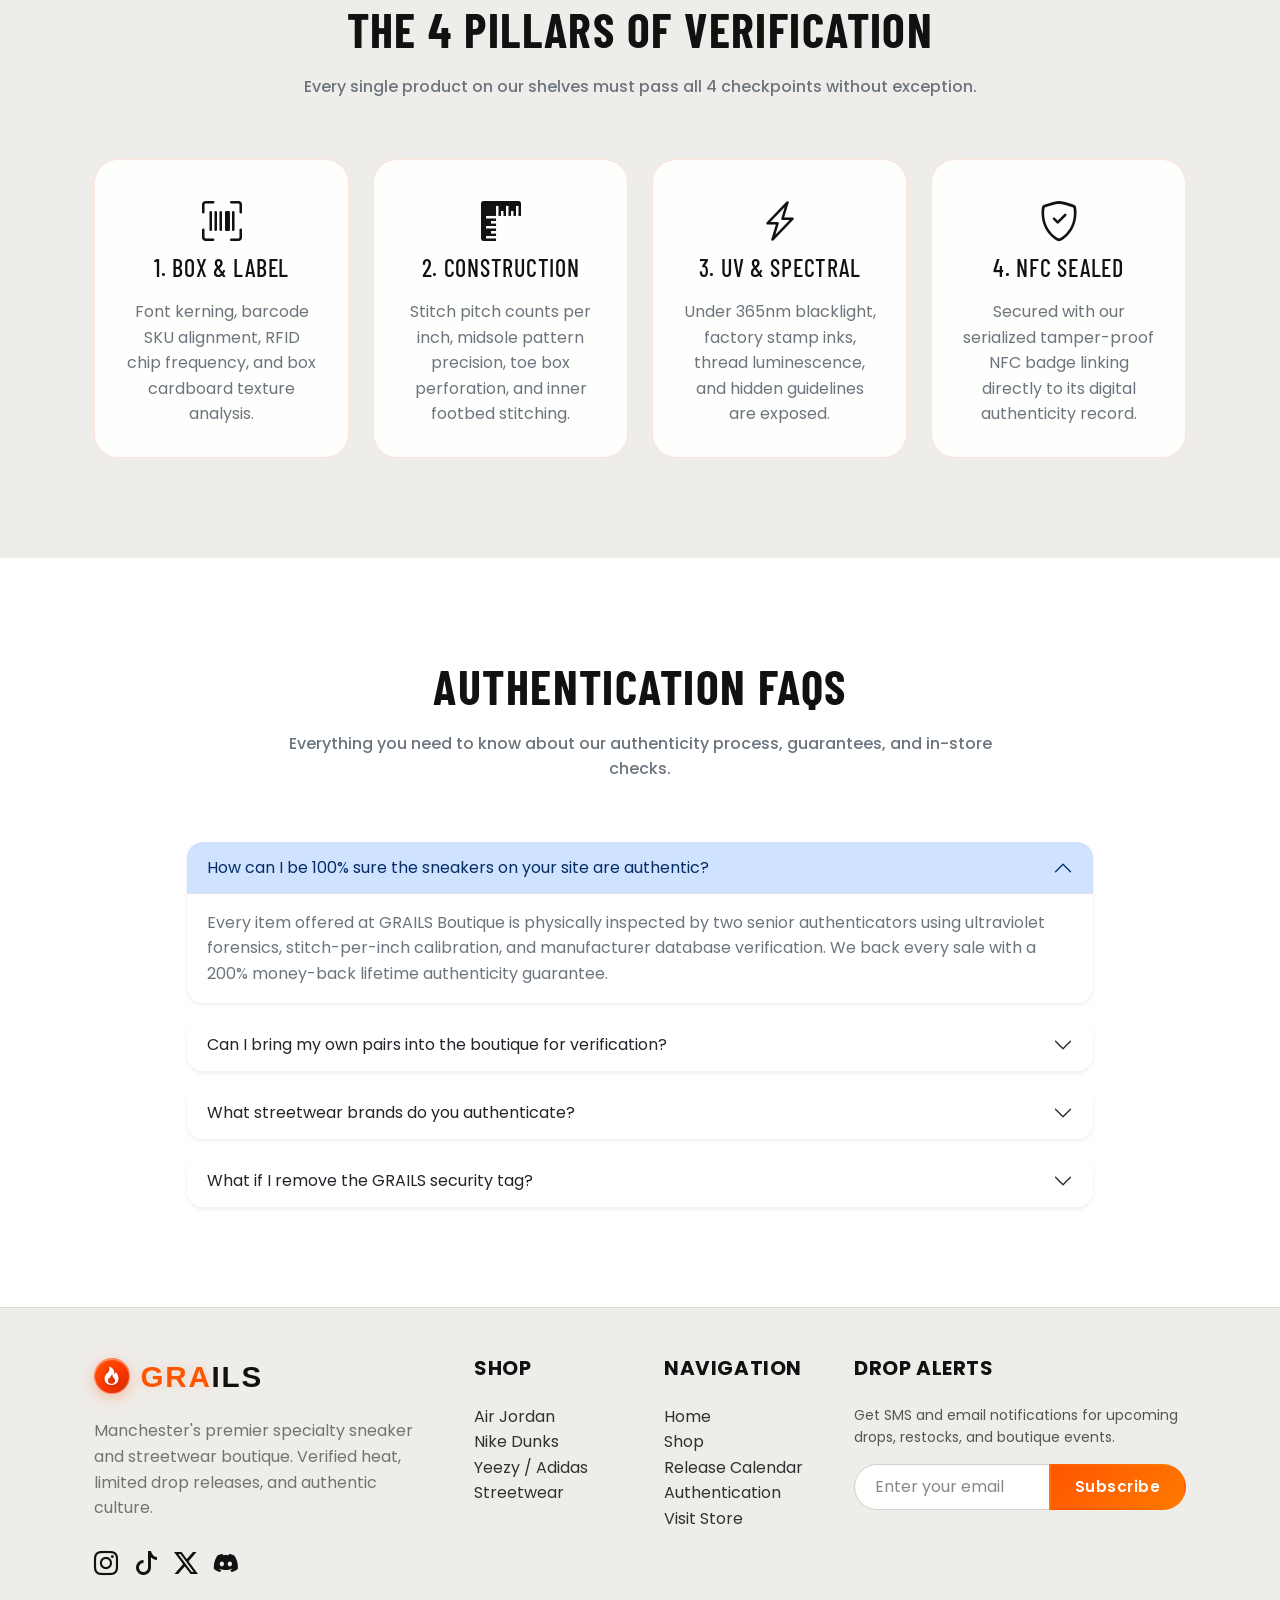
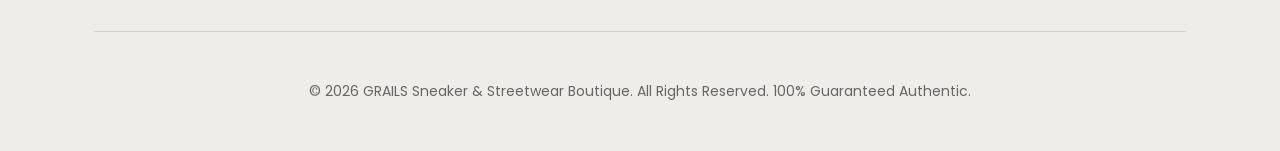
==== commit 5e405fe1: "Enhance responsive layouts, dark mode styles, contact page alignment, and add gallery drop items" ====
--- a/about.html
+++ b/about.html
@@ -41,7 +41,7 @@
                 <div class="d-flex align-items-center gap-3 mt-3 mt-lg-0">
                     <button id="darkModeToggle" class="btn nav-utility-btn" type="button" aria-label="Toggle theme"><i class="bi bi-moon-stars"></i></button>
                     <button id="rtlToggle" class="btn nav-utility-btn" type="button" aria-label="Toggle RTL mode">RTL</button>
-                    <a href="contact.html" class="btn-visit-info d-none d-xl-inline-flex" id="visitInfoBtn" aria-label="Visit Info"><i class="bi bi-geo-alt-fill"></i> Visit Info</a>
+                    <a href="contact.html" class="btn-visit-info" id="visitInfoBtn" aria-label="Visit Info"><i class="bi bi-geo-alt-fill"></i> Visit Info</a>
                 </div>
             </div>
         </div>
--- a/assets/css/style.css
+++ b/assets/css/style.css
@@ -771,6 +771,21 @@
         linear-gradient(rgba(245, 244, 242, 0.94), rgba(245, 244, 242, 0.94));
 }
 
+.home1-services-section .home1-service-card {
+    padding: 30px 24px;
+}
+
+.home1-services-section .home1-service-title {
+    font-size: clamp(1.15rem, 1.25vw, 1.25rem);
+    line-height: 1.25;
+    margin-bottom: 0.75rem;
+    white-space: nowrap;
+}
+
+.home1-services-section .home1-service-text {
+    margin-bottom: 1.5rem;
+}
+
 /* Home 1: section below services should use a clean readable font */
 .home1-trust-strip .accent-font {
     font-family: 'Poppins', sans-serif;
@@ -918,6 +933,22 @@
 
     .home2-praise-author {
         margin-top: auto !important;
+    }
+}
+
+/* Mobile & Tablet Collapsed Navbar - Keep CTA button below utility icons */
+@media (max-width: 1024px) {
+    .navbar-custom .navbar-collapse .d-flex {
+        flex-wrap: wrap !important;
+    }
+
+    .navbar-custom .navbar-collapse .btn-visit-info {
+        display: inline-flex !important;
+        width: 100% !important;
+        height: 42px !important;
+        justify-content: center !important;
+        text-align: center !important;
+        margin-top: 4px;
     }
 }
 
@@ -1302,6 +1333,8 @@
         align-items: center;
         justify-content: center;
         margin-bottom: 0.5rem;
+        white-space: normal;
+        font-size: 1.15rem;
     }
 
     .home1-services-section .home1-service-text {
@@ -1379,6 +1412,24 @@
         display: inline;
         white-space: nowrap;
     }
+
+    .home1-services-section .home1-service-title {
+        white-space: normal;
+        font-size: 1.25rem;
+    }
+}
+
+/* Contact page: form controls placeholder and select text color consistency */
+.contact-page .card-luxury form .form-control::placeholder,
+.contact-page .card-luxury form select.form-control,
+.contact-page .card-luxury form select.form-control option[value=""] {
+    color: rgba(33, 37, 41, 0.75) !important;
+    opacity: 1 !important;
+}
+
+.contact-page .card-luxury form select.form-control option:not([value=""]) {
+    color: #111111;
+    background-color: #ffffff;
 }
 
 /* Contact page: social icon hover effect */
@@ -1392,6 +1443,28 @@
 .contact-social-links a:hover,
 .contact-social-links a:focus-visible {
     transform: translateY(-2px);
+}
+
+/* Contact Page: Store Information Mobile One-by-One Alignment */
+@media (max-width: 767.98px) {
+    .contact-store-info-card {
+        text-align: center !important;
+    }
+
+    .contact-store-info-card .d-flex.align-items-start {
+        flex-direction: column !important;
+        align-items: center !important;
+        text-align: center !important;
+        gap: 8px !important;
+    }
+
+    .contact-store-info-card .d-flex.align-items-start div {
+        text-align: center !important;
+    }
+
+    .contact-store-info-card .contact-social-links {
+        justify-content: center !important;
+    }
 }
 
 /* Footer: hover effects for social icons and footer links */
@@ -1897,6 +1970,15 @@
     color: #888888 !important;
 }
 
+/* Footer: 2x2 Grid Layout at 1024px View Alone */
+@media (min-width: 992px) and (max-width: 1024px) {
+    .site-footer .row.g-5 > div {
+        flex: 0 0 50% !important;
+        max-width: 50% !important;
+        width: 50% !important;
+    }
+}
+
 /* Home 2: Mobile Button Alignment (One by One) */
 @media (max-width: 767.98px) {
     .home2-hero-buttons,
--- a/assets/css/dark-mode.css
+++ b/assets/css/dark-mode.css
@@ -313,6 +313,21 @@
     letter-spacing: 0.01em;
 }
 
+/* Contact Page (Dark Mode): ensure all form inputs and Subject field share the same readable text color */
+body.dark-mode.contact-page .card-luxury form .form-control::placeholder,
+body.dark-mode.contact-page select.form-control,
+body.dark-mode .card-luxury form select.form-control,
+body.dark-mode.contact-page select.form-control option[value=""] {
+    color: rgba(33, 37, 41, 0.75) !important;
+    opacity: 1 !important;
+}
+
+body.dark-mode.contact-page select.form-control option:not([value=""]),
+body.dark-mode .card-luxury form select.form-control option:not([value=""]) {
+    color: #111111 !important;
+    background-color: #ffffff !important;
+}
+
 /* Homepage Dark Mode Fixes */
 body.dark-mode .home1-services-section {
     background:
